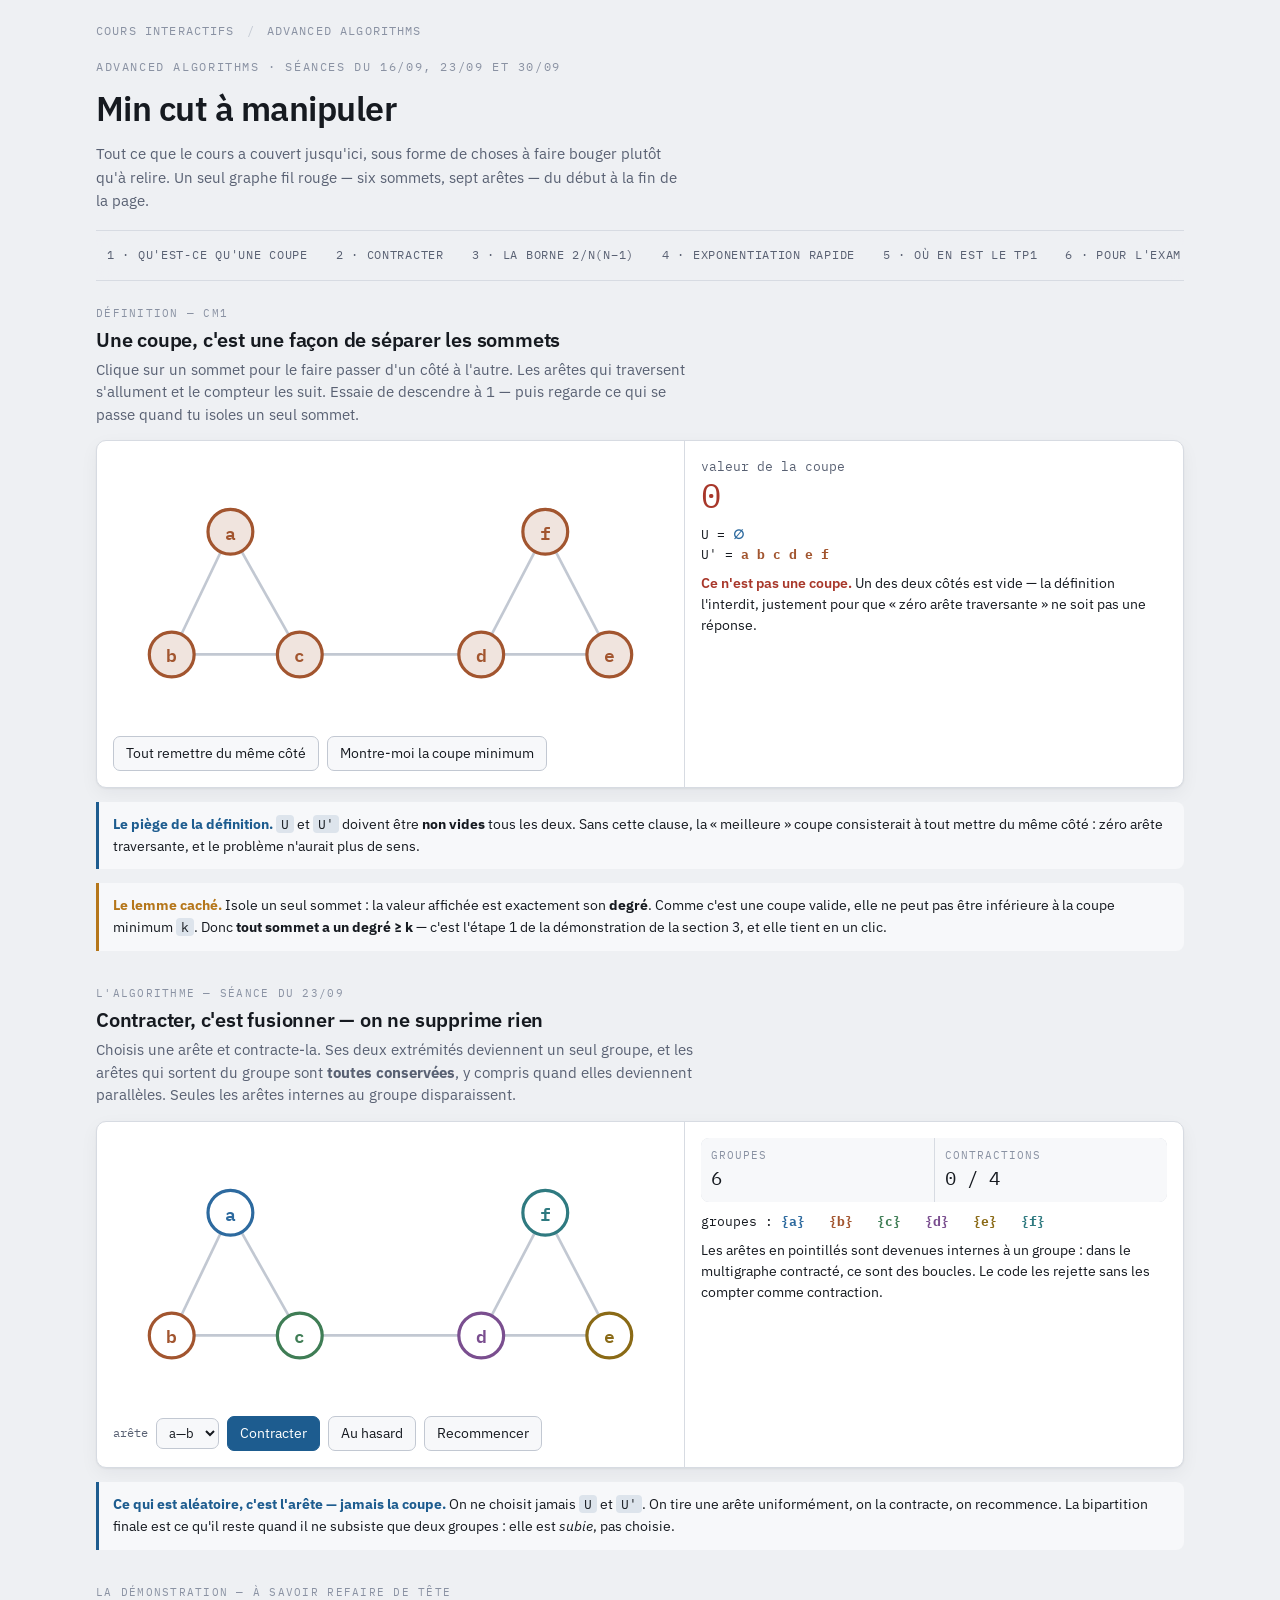
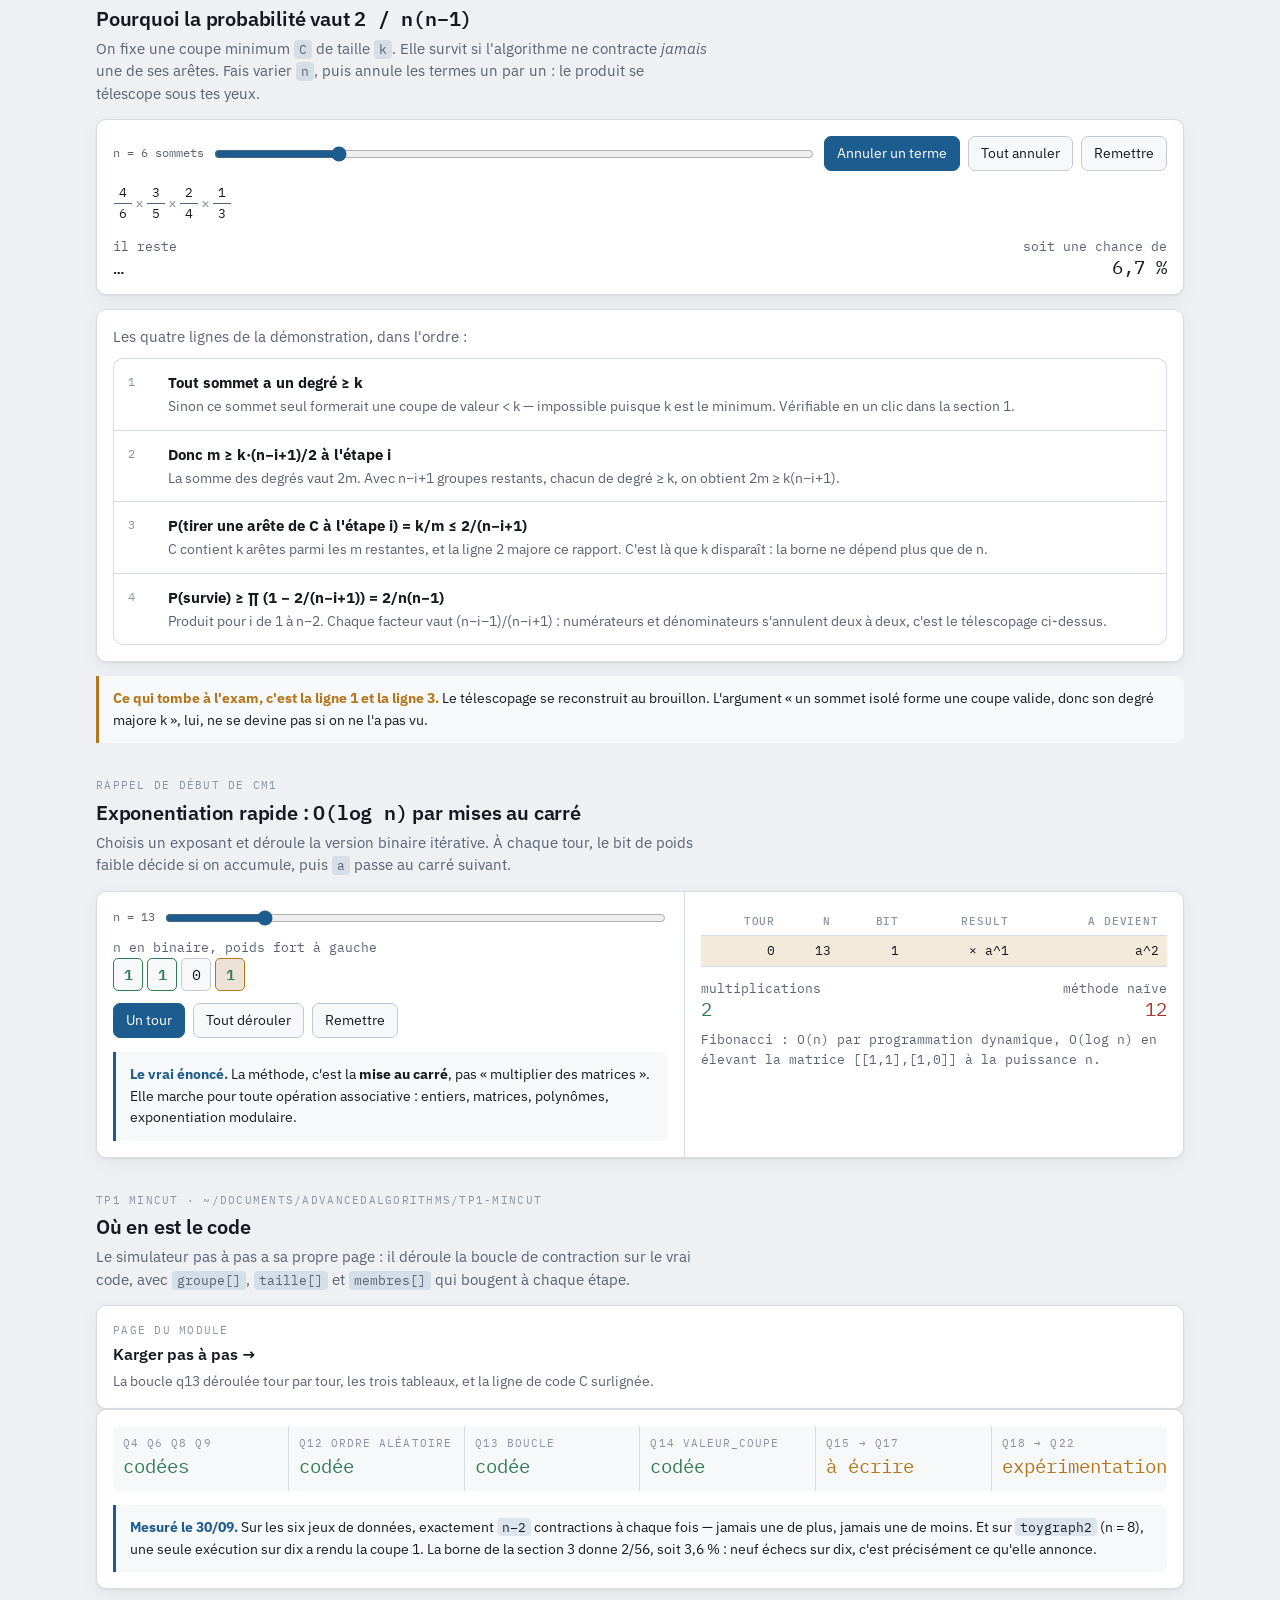
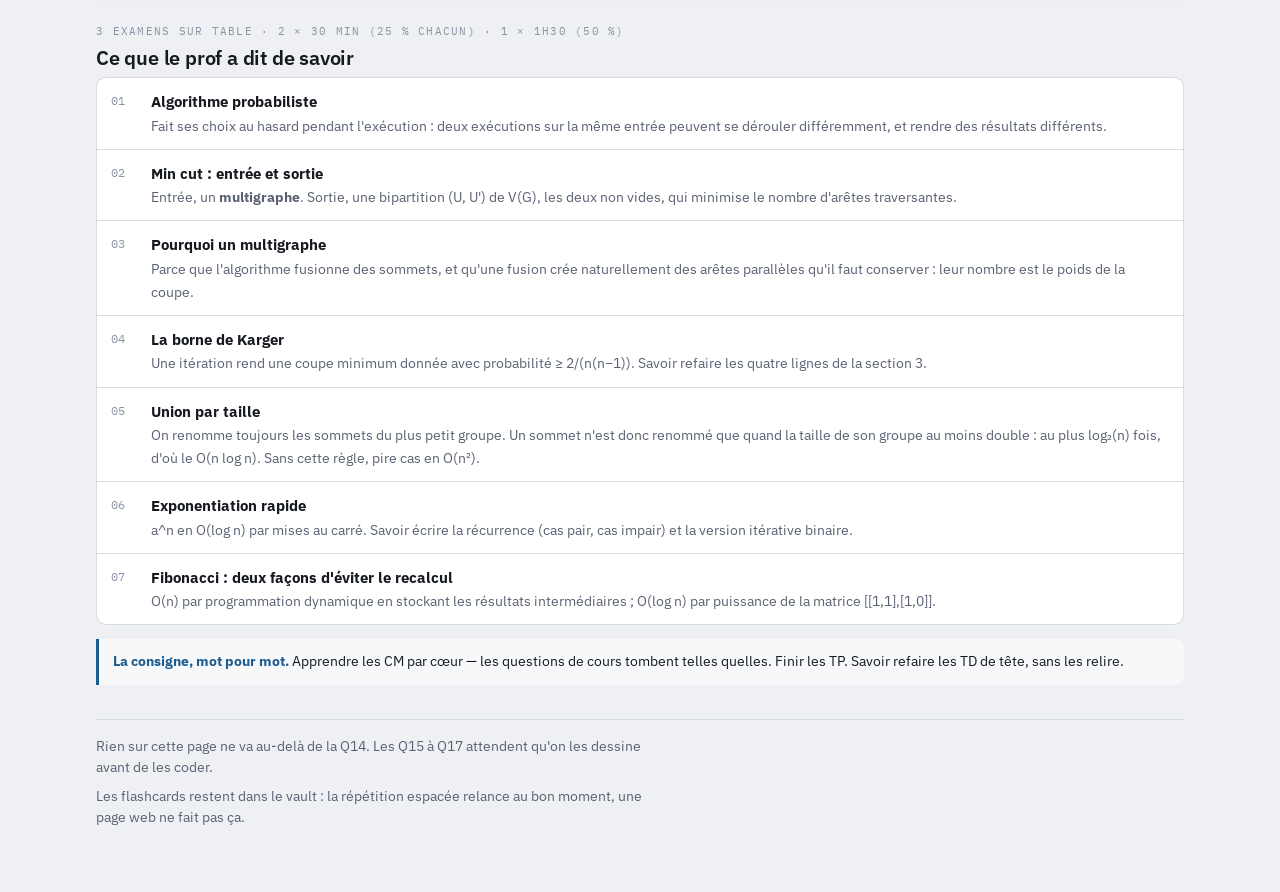
==== modules/advanced-algorithms/index.html @ 4afed998 "Initialise le site de cours interactifs Un module par matiere, zero dependance et zero build : HTML," ====
<!doctype html>
<html lang="fr">
<head>
<meta charset="utf-8">
<meta name="viewport" content="width=device-width, initial-scale=1, viewport-fit=cover">
<title>Min cut à manipuler — Advanced Algorithms</title>
<meta name="description" content="Coupe, contraction, borne de Karger et exponentiation rapide, a manipuler.">
<link rel="preconnect" href="https://fonts.googleapis.com">
<link rel="preconnect" href="https://fonts.gstatic.com" crossorigin>
<link rel="stylesheet" href="https://fonts.googleapis.com/css2?family=IBM+Plex+Mono:wght@400;500;600&family=IBM+Plex+Sans:wght@400;500;600&display=swap">
<link rel="stylesheet" href="../../assets/css/system.css">
</head>
<body>
<div class="wrap">

  <div class="site-top" id="crumb"></div>

  <header class="page">
    <p class="eyebrow">Advanced Algorithms · séances du 16/09, 23/09 et 30/09</p>
    <h1>Min cut à manipuler</h1>
    <p class="sub">Tout ce que le cours a couvert jusqu'ici, sous forme de choses à faire bouger plutôt
    qu'à relire. Un seul graphe fil rouge — six sommets, sept arêtes — du début à la fin de la page.</p>
  </header>

  <nav class="sections">
    <ul>
      <li><a href="#coupe">1 · Qu'est-ce qu'une coupe</a></li>
      <li><a href="#contraction">2 · Contracter</a></li>
      <li><a href="#borne">3 · La borne 2/n(n−1)</a></li>
      <li><a href="#expo">4 · Exponentiation rapide</a></li>
      <li><a href="#tp">5 · Où en est le TP1</a></li>
      <li><a href="#exam">6 · Pour l'exam</a></li>
    </ul>
  </nav>

  <!-- ===================================================== 1 -->
  <section id="coupe">
    <span class="tag">définition — CM1</span>
    <h2>Une coupe, c'est une façon de séparer les sommets</h2>
    <p class="lede">Clique sur un sommet pour le faire passer d'un côté à l'autre. Les arêtes qui
    traversent s'allument et le compteur les suit. Essaie de descendre à 1 — puis regarde ce qui se
    passe quand tu isoles un seul sommet.</p>
    <div class="card">
      <div class="split">
        <div>
          <svg class="fig" id="cutfig" viewBox="0 0 520 250" role="img" aria-label="Graphe à partitionner en deux groupes"></svg>
          <div class="row" style="margin-top:12px">
            <button id="cut-reset">Tout remettre du même côté</button>
            <button id="cut-min">Montre-moi la coupe minimum</button>
          </div>
        </div>
        <div>
          <div class="read">valeur de la coupe</div>
          <div class="big" id="cut-val">0</div>
          <div class="setline">
            U&nbsp;= <b class="a" id="set-a">∅</b><br>
            U'&nbsp;= <b class="b" id="set-b">a b c d e f</b>
          </div>
          <div class="verdict" id="cut-say"></div>
        </div>
      </div>
    </div>
    <div class="callout">
      <b>Le piège de la définition.</b> <code>U</code> et <code>U'</code> doivent être
      <strong>non vides</strong> tous les deux. Sans cette clause, la « meilleure » coupe consisterait
      à tout mettre du même côté : zéro arête traversante, et le problème n'aurait plus de sens.
    </div>
    <div class="callout warn">
      <b>Le lemme caché.</b> Isole un seul sommet : la valeur affichée est exactement son
      <strong>degré</strong>. Comme c'est une coupe valide, elle ne peut pas être inférieure à la coupe
      minimum <code>k</code>. Donc <strong>tout sommet a un degré ≥ k</strong> — c'est l'étape 1 de la
      démonstration de la section 3, et elle tient en un clic.
    </div>
  </section>

  <!-- ===================================================== 2 -->
  <section id="contraction">
    <span class="tag">l'algorithme — séance du 23/09</span>
    <h2>Contracter, c'est fusionner — on ne supprime rien</h2>
    <p class="lede">Choisis une arête et contracte-la. Ses deux extrémités deviennent un seul groupe,
    et les arêtes qui sortent du groupe sont <strong>toutes conservées</strong>, y compris quand elles
    deviennent parallèles. Seules les arêtes internes au groupe disparaissent.</p>
    <div class="card">
      <div class="split">
        <div>
          <svg class="fig" id="ctrfig" viewBox="0 0 520 250" role="img" aria-label="Graphe en cours de contraction"></svg>
          <div class="row" style="margin-top:12px">
            <label class="ctl" for="ctr-pick">arête</label>
            <select id="ctr-pick"></select>
            <button id="ctr-go" class="primary">Contracter</button>
            <button id="ctr-rand">Au hasard</button>
            <button id="ctr-reset">Recommencer</button>
          </div>
        </div>
        <div>
          <div class="counters">
            <div><div class="t">groupes</div><div class="v" id="ctr-nb">6</div></div>
            <div><div class="t">contractions</div><div class="v" id="ctr-c">0 / 4</div></div>
          </div>
          <div class="setline" id="ctr-groups"></div>
          <div class="verdict" id="ctr-say"></div>
        </div>
      </div>
    </div>
    <div class="callout">
      <b>Ce qui est aléatoire, c'est l'arête — jamais la coupe.</b> On ne choisit jamais <code>U</code>
      et <code>U'</code>. On tire une arête uniformément, on la contracte, on recommence. La
      bipartition finale est ce qu'il reste quand il ne subsiste que deux groupes : elle est
      <em>subie</em>, pas choisie.
    </div>
  </section>

  <!-- ===================================================== 3 -->
  <section id="borne">
    <span class="tag">la démonstration — à savoir refaire de tête</span>
    <h2>Pourquoi la probabilité vaut <span class="mono">2 / n(n−1)</span></h2>
    <p class="lede">On fixe une coupe minimum <code>C</code> de taille <code>k</code>. Elle survit si
    l'algorithme ne contracte <em>jamais</em> une de ses arêtes. Fais varier <code>n</code>, puis
    annule les termes un par un : le produit se télescope sous tes yeux.</p>
    <div class="card">
      <div class="card-b">
        <div class="row">
          <label class="ctl" for="n-slider">n = <span id="n-val" class="mono">6</span> sommets</label>
          <input type="range" id="n-slider" min="4" max="14" value="6">
          <button id="tel-step" class="primary">Annuler un terme</button>
          <button id="tel-all">Tout annuler</button>
          <button id="tel-reset">Remettre</button>
        </div>
        <div class="tw"><div class="prod" id="prod"></div></div>
        <div class="row" style="justify-content:space-between;align-items:flex-end">
          <div>
            <div class="read">il reste</div>
            <div class="big sm" id="tel-res">—</div>
          </div>
          <div style="text-align:right">
            <div class="read">soit une chance de</div>
            <div class="big sm" id="tel-pct">—</div>
          </div>
        </div>
      </div>
    </div>

    <div class="card">
      <div class="card-b">
        <p class="lede" style="margin-bottom:10px">Les quatre lignes de la démonstration, dans l'ordre :</p>
        <ol class="exam">
          <li><span class="num">1</span><div><b>Tout sommet a un degré ≥ k</b><span>Sinon ce sommet seul formerait une coupe de valeur &lt; k — impossible puisque k est le minimum. Vérifiable en un clic dans la section 1.</span></div></li>
          <li><span class="num">2</span><div><b>Donc m ≥ k·(n−i+1)/2 à l'étape i</b><span>La somme des degrés vaut 2m. Avec n−i+1 groupes restants, chacun de degré ≥ k, on obtient 2m ≥ k(n−i+1).</span></div></li>
          <li><span class="num">3</span><div><b>P(tirer une arête de C à l'étape i) = k/m ≤ 2/(n−i+1)</b><span>C contient k arêtes parmi les m restantes, et la ligne 2 majore ce rapport. C'est là que k disparaît : la borne ne dépend plus que de n.</span></div></li>
          <li><span class="num">4</span><div><b>P(survie) ≥ ∏ (1 − 2/(n−i+1)) = 2/n(n−1)</b><span>Produit pour i de 1 à n−2. Chaque facteur vaut (n−i−1)/(n−i+1) : numérateurs et dénominateurs s'annulent deux à deux, c'est le télescopage ci-dessus.</span></div></li>
        </ol>
      </div>
    </div>
    <div class="callout warn">
      <b>Ce qui tombe à l'exam, c'est la ligne 1 et la ligne 3.</b> Le télescopage se reconstruit au
      brouillon. L'argument « un sommet isolé forme une coupe valide, donc son degré majore k », lui,
      ne se devine pas si on ne l'a pas vu.
    </div>
  </section>

  <!-- ===================================================== 4 -->
  <section id="expo">
    <span class="tag">rappel de début de CM1</span>
    <h2>Exponentiation rapide : <span class="mono">O(log n)</span> par mises au carré</h2>
    <p class="lede">Choisis un exposant et déroule la version binaire itérative. À chaque tour, le bit
    de poids faible décide si on accumule, puis <code>a</code> passe au carré suivant.</p>
    <div class="card">
      <div class="split">
        <div>
          <div class="row">
            <label class="ctl" for="exp-n">n = <span id="exp-nv" class="mono">13</span></label>
            <input type="range" id="exp-n" min="1" max="64" value="13">
          </div>
          <div class="row"><span class="read">n en binaire, poids fort à gauche</span></div>
          <div class="bits" id="exp-bits"></div>
          <div class="row" style="margin-top:12px">
            <button id="exp-step" class="primary">Un tour</button>
            <button id="exp-all">Tout dérouler</button>
            <button id="exp-reset">Remettre</button>
          </div>
          <div class="callout">
            <b>Le vrai énoncé.</b> La méthode, c'est la <strong>mise au carré</strong>, pas
            « multiplier des matrices ». Elle marche pour toute opération associative : entiers,
            matrices, polynômes, exponentiation modulaire.
          </div>
        </div>
        <div>
          <div class="tw">
            <table class="data" id="exp-table">
              <thead><tr><th>tour</th><th>n</th><th>bit</th><th>result</th><th>a devient</th></tr></thead>
              <tbody></tbody>
            </table>
          </div>
          <div class="row" style="margin-top:12px;justify-content:space-between">
            <div><div class="read">multiplications</div><div class="big sm good" id="exp-mul">0</div></div>
            <div style="text-align:right"><div class="read">méthode naïve</div><div class="big sm bad" id="exp-naive">12</div></div>
          </div>
          <p class="read" style="margin-top:10px">Fibonacci : <code>O(n)</code> par programmation
          dynamique, <code>O(log n)</code> en élevant la matrice [[1,1],[1,0]] à la puissance n.</p>
        </div>
      </div>
    </div>
  </section>

  <!-- ===================================================== 5 -->
  <section id="tp">
    <span class="tag">TP1 mincut · ~/Documents/AdvancedAlgorithms/TP1-mincut</span>
    <h2>Où en est le code</h2>
    <p class="lede">Le simulateur pas à pas a sa propre page : il déroule la boucle de contraction sur
    le vrai code, avec <code>groupe[]</code>, <code>taille[]</code> et <code>membres[]</code> qui
    bougent à chaque étape.</p>
    <a class="linkcard" href="karger.html">
      <div class="k">page du module</div>
      <div class="t">Karger pas à pas →</div>
      <div class="d">La boucle q13 déroulée tour par tour, les trois tableaux, et la ligne de code C surlignée.</div>
    </a>
    <div class="card">
      <div class="card-b">
        <div class="counters">
          <div><div class="t">Q4 Q6 Q8 Q9</div><div class="v ok">codées</div></div>
          <div><div class="t">Q12 ordre aléatoire</div><div class="v ok">codée</div></div>
          <div><div class="t">Q13 boucle</div><div class="v ok">codée</div></div>
          <div><div class="t">Q14 valeur_coupe</div><div class="v ok">codée</div></div>
          <div><div class="t">Q15 → Q17</div><div class="v todo">à écrire</div></div>
          <div><div class="t">Q18 → Q22</div><div class="v todo">expérimentation</div></div>
        </div>
        <div class="callout">
          <b>Mesuré le 30/09.</b> Sur les six jeux de données, exactement <code>n−2</code> contractions
          à chaque fois — jamais une de plus, jamais une de moins. Et sur <code>toygraph2</code>
          (n = 8), une seule exécution sur dix a rendu la coupe 1. La borne de la section 3 donne
          2/56, soit 3,6 % : neuf échecs sur dix, c'est précisément ce qu'elle annonce.
        </div>
      </div>
    </div>
  </section>

  <!-- ===================================================== 6 -->
  <section id="exam">
    <span class="tag">3 examens sur table · 2 × 30 min (25 % chacun) · 1 × 1h30 (50 %)</span>
    <h2>Ce que le prof a dit de savoir</h2>
    <ol class="exam">
      <li><span class="num">01</span><div><b>Algorithme probabiliste</b><span>Fait ses choix au hasard pendant l'exécution : deux exécutions sur la même entrée peuvent se dérouler différemment, et rendre des résultats différents.</span></div></li>
      <li><span class="num">02</span><div><b>Min cut : entrée et sortie</b><span>Entrée, un <strong>multigraphe</strong>. Sortie, une bipartition (U, U') de V(G), les deux non vides, qui minimise le nombre d'arêtes traversantes.</span></div></li>
      <li><span class="num">03</span><div><b>Pourquoi un multigraphe</b><span>Parce que l'algorithme fusionne des sommets, et qu'une fusion crée naturellement des arêtes parallèles qu'il faut conserver : leur nombre est le poids de la coupe.</span></div></li>
      <li><span class="num">04</span><div><b>La borne de Karger</b><span>Une itération rend une coupe minimum donnée avec probabilité ≥ 2/(n(n−1)). Savoir refaire les quatre lignes de la section 3.</span></div></li>
      <li><span class="num">05</span><div><b>Union par taille</b><span>On renomme toujours les sommets du plus petit groupe. Un sommet n'est donc renommé que quand la taille de son groupe au moins double : au plus log₂(n) fois, d'où le O(n log n). Sans cette règle, pire cas en O(n²).</span></div></li>
      <li><span class="num">06</span><div><b>Exponentiation rapide</b><span>a^n en O(log n) par mises au carré. Savoir écrire la récurrence (cas pair, cas impair) et la version itérative binaire.</span></div></li>
      <li><span class="num">07</span><div><b>Fibonacci : deux façons d'éviter le recalcul</b><span>O(n) par programmation dynamique en stockant les résultats intermédiaires ; O(log n) par puissance de la matrice [[1,1],[1,0]].</span></div></li>
    </ol>
    <div class="callout">
      <b>La consigne, mot pour mot.</b> Apprendre les CM par cœur — les questions de cours tombent
      telles quelles. Finir les TP. Savoir refaire les TD de tête, sans les relire.
    </div>
  </section>

  <footer class="page">
    <p>Rien sur cette page ne va au-delà de la Q14. Les Q15 à Q17 attendent qu'on les dessine avant de les coder.</p>
    <p>Les flashcards restent dans le vault : la répétition espacée relance au bon moment, une page web ne fait pas ça.</p>
  </footer>
</div>

<script src="../../assets/js/lib/core.js"></script>
<script src="../../assets/js/lib/graph.js"></script>
<script src="js/cours.js"></script>
</body>
</html>
---- assets/css/system.css ----
/* =========================================================================
   Systeme de design commun a tous les modules.
   Un seul endroit pour les couleurs, la typo et les composants partages.
   ========================================================================= */

/* ---------- jetons ---------- */
:root{
  --paper:#eef0f3; --panel:#ffffff; --panel-2:#f7f8fa;
  --ink:#161a20; --ink-2:#596173; --ink-3:#8a92a3;
  --line:#d7dbe2; --line-2:#c2c8d2;
  --accent:#1d5c8f; --ok:#2f7d52; --no:#a8372a; --mark:#b5761a;
  --uA:#2d6a9f; --uB:#a2552f;
  --g0:#2d6a9f; --g1:#a2552f; --g2:#3f7d55; --g3:#7a4e8f; --g4:#8a6a16; --g5:#2f7a80;
  --shadow:0 1px 2px rgba(20,26,36,.06), 0 6px 18px rgba(20,26,36,.05);
  --sans:"IBM Plex Sans", system-ui, -apple-system, sans-serif;
  --mono:"IBM Plex Mono", ui-monospace, Menlo, monospace;
}
@media (prefers-color-scheme: dark){
  :root:not([data-theme="light"]){
    --paper:#101318; --panel:#191d24; --panel-2:#14181e;
    --ink:#e4e7ec; --ink-2:#a0a8b8; --ink-3:#6e7686;
    --line:#2a303a; --line-2:#3a424f;
    --accent:#6aa7d8; --ok:#67b98a; --no:#e0796a; --mark:#ddaa4e;
    --uA:#6aa7d8; --uB:#dd9068;
    --g0:#6aa7d8; --g1:#dd9068; --g2:#74bb90; --g3:#b490cd; --g4:#cfae55; --g5:#64b8bd;
    --shadow:0 1px 2px rgba(0,0,0,.4), 0 8px 24px rgba(0,0,0,.3);
  }
}
:root[data-theme="dark"]{
  --paper:#101318; --panel:#191d24; --panel-2:#14181e;
  --ink:#e4e7ec; --ink-2:#a0a8b8; --ink-3:#6e7686;
  --line:#2a303a; --line-2:#3a424f;
  --accent:#6aa7d8; --ok:#67b98a; --no:#e0796a; --mark:#ddaa4e;
  --uA:#6aa7d8; --uB:#dd9068;
  --g0:#6aa7d8; --g1:#dd9068; --g2:#74bb90; --g3:#b490cd; --g4:#cfae55; --g5:#64b8bd;
  --shadow:0 1px 2px rgba(0,0,0,.4), 0 8px 24px rgba(0,0,0,.3);
}

/* ---------- socle ---------- */
*{ box-sizing:border-box; }
html,body{ margin:0; }
body{
  background:var(--paper); color:var(--ink);
  font-family:var(--sans); font-size:15px; line-height:1.55;
  -webkit-text-size-adjust:100%;
}
img{ max-width:100%; }
[hidden]{ display:none !important; }
code,.mono{ font-family:var(--mono); }
a{ color:var(--accent); }
:focus-visible{ outline:2px solid var(--accent); outline-offset:2px; }

.wrap{ max-width:1120px; margin:0 auto; padding-inline:16px; padding-block:22px 56px; }
.wrap.wide{ max-width:1240px; }

/* ---------- en-tete ---------- */
.site-top{
  display:flex; gap:12px; align-items:baseline; flex-wrap:wrap;
  font-family:var(--mono); font-size:11.5px; letter-spacing:.1em; text-transform:uppercase;
  color:var(--ink-3); margin-bottom:18px;
}
.site-top a{ color:var(--ink-3); text-decoration:none; }
.site-top a:hover{ color:var(--accent); }
.site-top .sep{ color:var(--line-2); }

header.page{ border-bottom:1px solid var(--line); padding-bottom:18px; }
.eyebrow{
  font-family:var(--mono); font-size:11.5px; letter-spacing:.14em;
  text-transform:uppercase; color:var(--ink-3); margin:0 0 6px;
}
h1{ font-size:clamp(24px,4vw,34px); margin:0 0 8px; font-weight:600; letter-spacing:-.015em; text-wrap:balance; }
.sub{ margin:0; color:var(--ink-2); max-width:66ch; }

/* ---------- navigation de section ---------- */
nav.sections{
  position:sticky; top:env(safe-area-inset-top,0px); z-index:5;
  background:color-mix(in srgb, var(--paper) 88%, transparent);
  backdrop-filter:blur(8px); border-bottom:1px solid var(--line); margin-bottom:24px;
}
nav.sections ul{ list-style:none; margin:0; padding:9px 0; display:flex; gap:6px; overflow-x:auto; }
nav.sections a{
  display:block; white-space:nowrap; text-decoration:none; color:var(--ink-2);
  font-family:var(--mono); font-size:12px; letter-spacing:.06em; text-transform:uppercase;
  padding:5px 10px; border-radius:6px; border:1px solid transparent;
}
nav.sections a:hover{ color:var(--accent); border-color:var(--line-2); }

section{ margin-bottom:34px; scroll-margin-top:66px; }
h2{ font-size:20px; font-weight:600; margin:0 0 4px; letter-spacing:-.01em; }
h3{ font-size:16px; font-weight:600; margin:0 0 6px; }
.lede{ color:var(--ink-2); margin:0 0 14px; max-width:68ch; font-size:14.5px; }
.tag{
  font-family:var(--mono); font-size:10.5px; letter-spacing:.12em; text-transform:uppercase;
  color:var(--ink-3); display:block; margin-bottom:3px;
}

/* ---------- cartes ---------- */
.card{ background:var(--panel); border:1px solid var(--line); border-radius:10px; box-shadow:var(--shadow); overflow:hidden; }
.card + .card{ margin-top:14px; }
.card-b{ padding:16px; }
.card-h{
  display:flex; align-items:baseline; gap:10px; flex-wrap:wrap;
  padding:10px 14px; border-bottom:1px solid var(--line);
  font-family:var(--mono); font-size:11.5px; letter-spacing:.12em; text-transform:uppercase; color:var(--ink-3);
}
.card-h .note{ letter-spacing:0; text-transform:none; font-size:12px; }

.split{ display:grid; grid-template-columns:minmax(0,1fr) minmax(0,.85fr); }
.split > div{ padding:16px; }
.split > div + div{ border-left:1px solid var(--line); }
@media (max-width:760px){
  .split{ grid-template-columns:1fr; }
  .split > div + div{ border-left:0; border-top:1px solid var(--line); }
}
.grid2{ display:grid; grid-template-columns:minmax(0,1.05fr) minmax(0,1fr); gap:16px; align-items:start; }
@media (max-width:860px){ .grid2{ grid-template-columns:1fr; } }

/* ---------- commandes ---------- */
button{
  font:inherit; font-size:13.5px; color:var(--ink); background:var(--panel-2);
  border:1px solid var(--line-2); border-radius:7px; padding:6px 12px; cursor:pointer;
}
button:hover{ border-color:var(--accent); color:var(--accent); }
button:disabled{ opacity:.4; cursor:default; border-color:var(--line); color:var(--ink-3); }
button.primary{ background:var(--accent); border-color:var(--accent); color:var(--panel); }
button.primary:hover{ filter:brightness(1.08); color:var(--panel); }
button[aria-pressed="true"]{ border-color:var(--accent); color:var(--accent); background:transparent; }
select{
  font:inherit; font-size:13px; padding:5px 8px; border-radius:7px;
  border:1px solid var(--line-2); background:var(--panel-2); color:var(--ink);
}
input[type=range]{ accent-color:var(--accent); flex:1 1 160px; min-width:110px; }
label.ctl{ font-family:var(--mono); font-size:12px; color:var(--ink-2); }
.row{ display:flex; gap:8px; flex-wrap:wrap; align-items:center; }
.row + .row{ margin-top:10px; }
.spacer{ flex:1 1 auto; }

.bar{
  display:flex; flex-wrap:wrap; gap:10px; align-items:center;
  background:var(--panel); border:1px solid var(--line); border-radius:10px;
  padding:10px 12px; box-shadow:var(--shadow); margin-bottom:16px;
}
.seg{ display:flex; gap:6px; align-items:center; }
.seg-label{ font-family:var(--mono); font-size:11px; letter-spacing:.1em; text-transform:uppercase; color:var(--ink-3); }
.stepno{ font-family:var(--mono); font-size:12.5px; color:var(--ink-2); font-variant-numeric:tabular-nums; white-space:nowrap; }

/* ---------- figures ---------- */
svg.fig{ display:block; width:100%; height:auto; max-width:100%; }
.edge{ stroke:var(--line-2); stroke-width:2.5; fill:none; }
.edge.dead{ stroke:var(--line); stroke-width:2; stroke-dasharray:3 6; }
.edge.cur{ stroke:var(--mark); stroke-width:5; }
.edge.cross{ stroke:var(--no); stroke-width:5; }
.vcirc{ fill:var(--panel); stroke:var(--gc, var(--ink)); stroke-width:3; }
.vcirc.clickable{ cursor:pointer; }
.vlabel{ fill:var(--gc, var(--ink)); font-family:var(--mono); font-size:17px; font-weight:600; text-anchor:middle; dominant-baseline:central; pointer-events:none; }
.vnote{ fill:var(--ink-3); font-family:var(--mono); font-size:11px; text-anchor:middle; pointer-events:none; }
.elabel{ fill:var(--ink-3); font-family:var(--mono); font-size:11px; text-anchor:middle; pointer-events:none; }
.hull{ stroke-width:48; stroke-linejoin:round; stroke-linecap:round; }
.g0{--gc:var(--g0)} .g1{--gc:var(--g1)} .g2{--gc:var(--g2)}
.g3{--gc:var(--g3)} .g4{--gc:var(--g4)} .g5{--gc:var(--g5)}
.sideA .vcirc{ fill:color-mix(in srgb, var(--uA) 16%, var(--panel)); stroke:var(--uA); }
.sideB .vcirc{ fill:color-mix(in srgb, var(--uB) 16%, var(--panel)); stroke:var(--uB); }
.sideA .vlabel{ fill:var(--uA); } .sideB .vlabel{ fill:var(--uB); }

.legend{ display:flex; flex-wrap:wrap; gap:14px; margin-top:10px; font-size:12px; color:var(--ink-2); }
.legend i{ display:inline-block; width:22px; height:0; border-top-width:3px; border-top-style:solid; vertical-align:middle; margin-right:6px; }

/* ---------- lectures ---------- */
.read{ font-family:var(--mono); font-size:13px; color:var(--ink-2); }
.big{ font-family:var(--mono); font-size:34px; font-variant-numeric:tabular-nums; line-height:1.1; }
.big.sm{ font-size:19px; }
.big.good{ color:var(--ok); } .big.bad{ color:var(--no); }
.verdict{ font-size:13.5px; margin-top:8px; min-height:3.4em; }
.verdict code, .callout code, .lede code, .exam code{
  background:color-mix(in srgb, var(--accent) 12%, transparent);
  padding:1px 5px; border-radius:4px; font-family:var(--mono); font-size:.9em;
}
.setline{ font-family:var(--mono); font-size:13px; margin-top:10px; }
.setline b.a{ color:var(--uA); } .setline b.b{ color:var(--uB); }

.explain{ padding:14px; border-top:1px solid var(--line); background:var(--panel-2); }
.phase{ font-family:var(--mono); font-size:11px; letter-spacing:.12em; text-transform:uppercase; color:var(--ink-3); margin-bottom:5px; }
.explain p{ margin:0; font-size:14.5px; }
.k-ok{ color:var(--ok); font-weight:600; }
.k-no{ color:var(--no); font-weight:600; }

/* ---------- compteurs ---------- */
.counters{ display:grid; grid-template-columns:repeat(auto-fit,minmax(110px,1fr)); gap:1px; background:var(--line); border-radius:8px; overflow:hidden; }
.counters > div{ background:var(--panel-2); padding:9px 10px; }
.counters .t{ font-family:var(--mono); font-size:10.5px; letter-spacing:.1em; text-transform:uppercase; color:var(--ink-3); }
.counters .v{ font-family:var(--mono); font-size:19px; font-variant-numeric:tabular-nums; margin-top:1px; }
.counters .v.ok{ color:var(--ok); } .counters .v.todo{ color:var(--mark); }

/* ---------- tableaux de valeurs ---------- */
.arr{ display:flex; gap:5px; flex-wrap:wrap; }
.arr-title{ font-family:var(--mono); font-size:12px; color:var(--ink-2); margin:0 0 6px; }
.arr-title span{ color:var(--ink-3); }
.arr + .arr-title{ margin-top:14px; }
.cell{ width:46px; flex:0 0 auto; text-align:center; }
.cell .ix{ font-family:var(--mono); font-size:10.5px; color:var(--ink-3); }
.cell .bx{
  border:1px solid var(--line-2); border-radius:6px; padding:5px 0; background:var(--panel-2);
  font-family:var(--mono); font-size:15px; font-variant-numeric:tabular-nums;
}
.cell.chg .bx{ border-color:var(--mark); background:color-mix(in srgb, var(--mark) 16%, var(--panel-2)); font-weight:600; }
.cell.zero .bx{ color:var(--ink-3); }

.members{ margin-top:14px; display:flex; flex-direction:column; gap:5px; }
.mrow{ font-family:var(--mono); font-size:13px; display:flex; gap:8px; align-items:baseline; flex-wrap:wrap; }
.mrow b{ color:var(--gc, var(--ink)); font-weight:600; }
.mrow .tail{ color:var(--ink-3); }

.chips{ display:flex; flex-wrap:wrap; gap:6px; }
.chip{
  font-family:var(--mono); font-size:13px; padding:4px 9px; border-radius:6px;
  border:1px solid var(--line-2); background:var(--panel-2); color:var(--ink-2);
}
.chip .i{ font-size:9.5px; color:var(--ink-3); display:block; line-height:1; margin-bottom:2px; }
.chip.done-ok{ border-color:var(--ok); color:var(--ok); }
.chip.done-no{ border-color:var(--no); color:var(--no); text-decoration:line-through; }
.chip.cur{ border-color:var(--mark); background:color-mix(in srgb, var(--mark) 16%, var(--panel-2)); color:var(--ink); font-weight:600; }
.chip.unused{ opacity:.45; }

table.data{ border-collapse:collapse; width:100%; font-family:var(--mono); font-size:13px; font-variant-numeric:tabular-nums; }
table.data th, table.data td{ text-align:right; padding:5px 8px; border-bottom:1px solid var(--line); }
table.data th{ color:var(--ink-3); font-weight:500; font-size:11px; letter-spacing:.08em; text-transform:uppercase; }
table.data tr.hl td{ background:color-mix(in srgb, var(--mark) 15%, transparent); }
.tw{ overflow-x:auto; }

/* ---------- fractions et bits ---------- */
.prod{ display:flex; flex-wrap:wrap; align-items:center; gap:2px; padding:12px 0; }
.prod .x{ color:var(--ink-3); font-family:var(--mono); }
.frac{ display:inline-flex; flex-direction:column; align-items:center; margin:0 1px; font-family:var(--mono); font-size:13px; }
.frac .n{ padding:0 5px; }
.frac .d{ padding:0 5px; border-top:1px solid var(--ink-2); }
.frac .gone{ opacity:.22; text-decoration:line-through; }
.frac .keep{ color:var(--ok); font-weight:600; }

.bits{ display:flex; gap:4px; flex-wrap:wrap; }
.bit{
  width:30px; text-align:center; font-family:var(--mono); font-size:15px;
  border:1px solid var(--line-2); border-radius:5px; padding:4px 0; background:var(--panel-2);
}
.bit.one{ border-color:var(--ok); color:var(--ok); font-weight:600; }
.bit.cur{ border-color:var(--mark); background:color-mix(in srgb, var(--mark) 16%, var(--panel-2)); }

/* ---------- encarts ---------- */
.callout{
  border-left:3px solid var(--accent); background:var(--panel-2);
  padding:12px 14px; border-radius:0 8px 8px 0; margin-top:14px; font-size:14px;
}
.callout b{ color:var(--accent); }
.callout.warn{ border-left-color:var(--mark); } .callout.warn b{ color:var(--mark); }
.callout.ok{ border-left-color:var(--ok); } .callout.ok b{ color:var(--ok); }

ol.exam, ul.exam{ list-style:none; margin:0; padding:0; display:grid; gap:1px; background:var(--line); border:1px solid var(--line); border-radius:10px; overflow:hidden; }
.exam li{ background:var(--panel); padding:12px 14px; display:grid; grid-template-columns:28px 1fr; gap:12px; align-items:start; }
.exam .num{ font-family:var(--mono); font-size:12px; color:var(--ink-3); padding-top:2px; }
.exam b{ display:block; }
.exam span{ color:var(--ink-2); font-size:13.5px; }

/* ---------- panneau de code ---------- */
.tabs{ display:flex; gap:4px; flex-wrap:wrap; padding:8px 10px 0; }
.tabs button{ border-radius:7px 7px 0 0; border-bottom-color:transparent; font-size:12.5px; font-family:var(--mono); }
.tabs button[aria-selected="true"]{ background:var(--panel); border-color:var(--line); border-bottom-color:var(--panel); color:var(--accent); }
pre.code{ margin:0; padding:12px 0; overflow-x:auto; background:var(--panel); border-top:1px solid var(--line); }
pre.code .ln{ display:block; padding:0 14px 0 0; white-space:pre; font-family:var(--mono); font-size:12.5px; line-height:1.62; }
pre.code .ln .n{ display:inline-block; width:34px; text-align:right; margin-right:12px; color:var(--ink-3); user-select:none; }
pre.code .ln.hl{ background:color-mix(in srgb, var(--mark) 15%, transparent); box-shadow:inset 3px 0 0 var(--mark); }
pre.code .ln.cm{ color:var(--ink-3); }
.codenote{ padding:10px 14px; border-top:1px solid var(--line); font-size:12.5px; color:var(--ink-3); }

/* ---------- cartes de lien / modules ---------- */
.cards{ display:grid; grid-template-columns:repeat(auto-fill,minmax(270px,1fr)); gap:14px; }
a.linkcard{
  display:block; text-decoration:none; color:inherit; background:var(--panel);
  border:1px solid var(--line); border-radius:10px; padding:16px; box-shadow:var(--shadow);
}
a.linkcard:hover{ border-color:var(--accent); }
a.linkcard .k{ font-family:var(--mono); font-size:10.5px; letter-spacing:.12em; text-transform:uppercase; color:var(--ink-3); }
a.linkcard .t{ font-weight:600; margin:4px 0 4px; font-size:16px; }
a.linkcard .d{ color:var(--ink-2); font-size:13.5px; }
a.linkcard .meta{ margin-top:10px; display:flex; gap:8px; flex-wrap:wrap; }
.pill{
  font-family:var(--mono); font-size:11px; padding:2px 7px; border-radius:999px;
  border:1px solid var(--line-2); color:var(--ink-3);
}
.pill.live{ border-color:var(--ok); color:var(--ok); }
.pill.wip{ border-color:var(--mark); color:var(--mark); }
.card.muted{ opacity:.72; }

footer.page{ border-top:1px solid var(--line); padding-top:16px; margin-top:34px; color:var(--ink-2); font-size:13.5px; }
footer.page p{ margin:0 0 8px; max-width:70ch; }
kbd{ font-family:var(--mono); font-size:11.5px; border:1px solid var(--line-2); border-bottom-width:2px; border-radius:4px; padding:1px 5px; color:var(--ink-2); }

@media (prefers-reduced-motion:no-preference){
  .cell .bx, .chip, .edge, .vcirc{ transition:all .18s ease; }
}
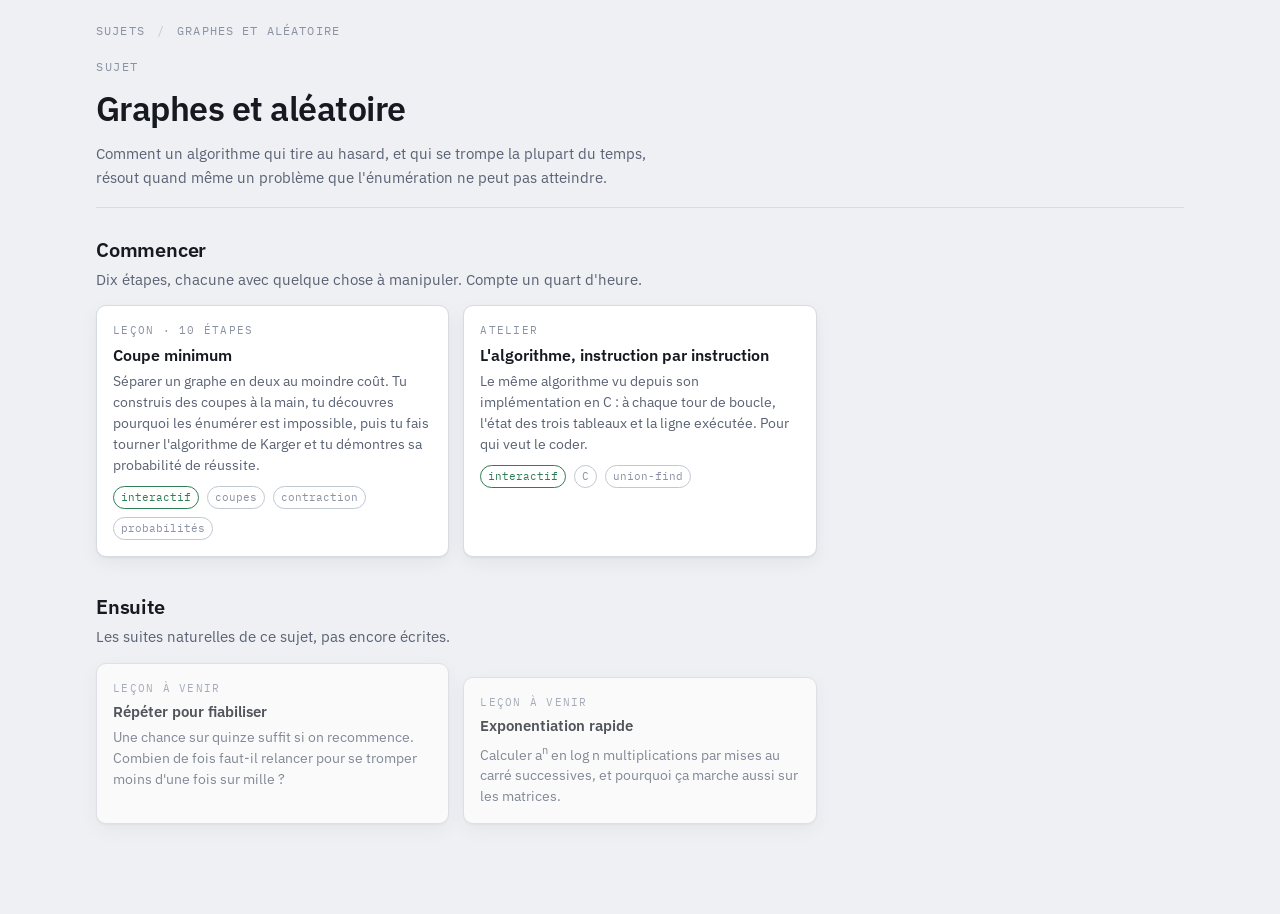
==== commit dfc5bc21: "Transforme le site en plateforme d'apprentissage Le format change : au lieu de pages a lire avec des" ====
--- a/modules/advanced-algorithms/index.html
+++ b/modules/advanced-algorithms/index.html
@@ -3,8 +3,8 @@
 <head>
 <meta charset="utf-8">
 <meta name="viewport" content="width=device-width, initial-scale=1, viewport-fit=cover">
-<title>Min cut à manipuler — Advanced Algorithms</title>
-<meta name="description" content="Coupe, contraction, borne de Karger et exponentiation rapide, a manipuler.">
+<title>Graphes et aléatoire</title>
+<meta name="description" content="Resoudre un probleme de graphe en tirant au hasard : la coupe minimum et l'algorithme de Karger.">
 <link rel="preconnect" href="https://fonts.googleapis.com">
 <link rel="preconnect" href="https://fonts.gstatic.com" crossorigin>
 <link rel="stylesheet" href="https://fonts.googleapis.com/css2?family=IBM+Plex+Mono:wght@400;500;600&family=IBM+Plex+Sans:wght@400;500;600&display=swap">
@@ -16,251 +16,74 @@
   <div class="site-top" id="crumb"></div>
 
   <header class="page">
-    <p class="eyebrow">Advanced Algorithms · séances du 16/09, 23/09 et 30/09</p>
-    <h1>Min cut à manipuler</h1>
-    <p class="sub">Tout ce que le cours a couvert jusqu'ici, sous forme de choses à faire bouger plutôt
-    qu'à relire. Un seul graphe fil rouge — six sommets, sept arêtes — du début à la fin de la page.</p>
+    <p class="eyebrow">sujet</p>
+    <h1>Graphes et aléatoire</h1>
+    <p class="sub">Comment un algorithme qui tire au hasard, et qui se trompe la plupart du temps,
+    résout quand même un problème que l'énumération ne peut pas atteindre.</p>
   </header>
 
-  <nav class="sections">
-    <ul>
-      <li><a href="#coupe">1 · Qu'est-ce qu'une coupe</a></li>
-      <li><a href="#contraction">2 · Contracter</a></li>
-      <li><a href="#borne">3 · La borne 2/n(n−1)</a></li>
-      <li><a href="#expo">4 · Exponentiation rapide</a></li>
-      <li><a href="#tp">5 · Où en est le TP1</a></li>
-      <li><a href="#exam">6 · Pour l'exam</a></li>
-    </ul>
-  </nav>
+  <section style="margin-top:26px">
+    <h2>Commencer</h2>
+    <p class="lede">Dix étapes, chacune avec quelque chose à manipuler. Compte un quart d'heure.</p>
+    <div class="cards">
+      <a class="linkcard" href="lecon-mincut.html">
+        <div class="k">leçon · 10 étapes</div>
+        <div class="t">Coupe minimum</div>
+        <div class="d">Séparer un graphe en deux au moindre coût. Tu construis des coupes à la main,
+        tu découvres pourquoi les énumérer est impossible, puis tu fais tourner l'algorithme de
+        Karger et tu démontres sa probabilité de réussite.</div>
+        <div class="meta">
+          <span class="pill live">interactif</span>
+          <span class="pill">coupes</span>
+          <span class="pill">contraction</span>
+          <span class="pill">probabilités</span>
+        </div>
+      </a>
 
-  <!-- ===================================================== 1 -->
-  <section id="coupe">
-    <span class="tag">définition — CM1</span>
-    <h2>Une coupe, c'est une façon de séparer les sommets</h2>
-    <p class="lede">Clique sur un sommet pour le faire passer d'un côté à l'autre. Les arêtes qui
-    traversent s'allument et le compteur les suit. Essaie de descendre à 1 — puis regarde ce qui se
-    passe quand tu isoles un seul sommet.</p>
-    <div class="card">
-      <div class="split">
-        <div>
-          <svg class="fig" id="cutfig" viewBox="0 0 520 250" role="img" aria-label="Graphe à partitionner en deux groupes"></svg>
-          <div class="row" style="margin-top:12px">
-            <button id="cut-reset">Tout remettre du même côté</button>
-            <button id="cut-min">Montre-moi la coupe minimum</button>
-          </div>
+      <a class="linkcard" href="karger.html">
+        <div class="k">atelier</div>
+        <div class="t">L'algorithme, instruction par instruction</div>
+        <div class="d">Le même algorithme vu depuis son implémentation en C : à chaque tour de
+        boucle, l'état des trois tableaux et la ligne exécutée. Pour qui veut le coder.</div>
+        <div class="meta">
+          <span class="pill live">interactif</span>
+          <span class="pill">C</span>
+          <span class="pill">union-find</span>
         </div>
-        <div>
-          <div class="read">valeur de la coupe</div>
-          <div class="big" id="cut-val">0</div>
-          <div class="setline">
-            U&nbsp;= <b class="a" id="set-a">∅</b><br>
-            U'&nbsp;= <b class="b" id="set-b">a b c d e f</b>
-          </div>
-          <div class="verdict" id="cut-say"></div>
-        </div>
-      </div>
-    </div>
-    <div class="callout">
-      <b>Le piège de la définition.</b> <code>U</code> et <code>U'</code> doivent être
-      <strong>non vides</strong> tous les deux. Sans cette clause, la « meilleure » coupe consisterait
-      à tout mettre du même côté : zéro arête traversante, et le problème n'aurait plus de sens.
-    </div>
-    <div class="callout warn">
-      <b>Le lemme caché.</b> Isole un seul sommet : la valeur affichée est exactement son
-      <strong>degré</strong>. Comme c'est une coupe valide, elle ne peut pas être inférieure à la coupe
-      minimum <code>k</code>. Donc <strong>tout sommet a un degré ≥ k</strong> — c'est l'étape 1 de la
-      démonstration de la section 3, et elle tient en un clic.
+      </a>
     </div>
   </section>
 
-  <!-- ===================================================== 2 -->
-  <section id="contraction">
-    <span class="tag">l'algorithme — séance du 23/09</span>
-    <h2>Contracter, c'est fusionner — on ne supprime rien</h2>
-    <p class="lede">Choisis une arête et contracte-la. Ses deux extrémités deviennent un seul groupe,
-    et les arêtes qui sortent du groupe sont <strong>toutes conservées</strong>, y compris quand elles
-    deviennent parallèles. Seules les arêtes internes au groupe disparaissent.</p>
-    <div class="card">
-      <div class="split">
-        <div>
-          <svg class="fig" id="ctrfig" viewBox="0 0 520 250" role="img" aria-label="Graphe en cours de contraction"></svg>
-          <div class="row" style="margin-top:12px">
-            <label class="ctl" for="ctr-pick">arête</label>
-            <select id="ctr-pick"></select>
-            <button id="ctr-go" class="primary">Contracter</button>
-            <button id="ctr-rand">Au hasard</button>
-            <button id="ctr-reset">Recommencer</button>
-          </div>
-        </div>
-        <div>
-          <div class="counters">
-            <div><div class="t">groupes</div><div class="v" id="ctr-nb">6</div></div>
-            <div><div class="t">contractions</div><div class="v" id="ctr-c">0 / 4</div></div>
-          </div>
-          <div class="setline" id="ctr-groups"></div>
-          <div class="verdict" id="ctr-say"></div>
+  <section>
+    <h2>Ensuite</h2>
+    <p class="lede">Les suites naturelles de ce sujet, pas encore écrites.</p>
+    <div class="cards">
+      <div class="card muted">
+        <div class="card-b">
+          <div class="k" style="font-family:var(--mono);font-size:10.5px;letter-spacing:.12em;text-transform:uppercase;color:var(--ink-3)">leçon à venir</div>
+          <div style="font-weight:600;margin:4px 0">Répéter pour fiabiliser</div>
+          <div style="color:var(--ink-2);font-size:13.5px">Une chance sur quinze suffit si on
+          recommence. Combien de fois faut-il relancer pour se tromper moins d'une fois sur mille ?</div>
         </div>
       </div>
-    </div>
-    <div class="callout">
-      <b>Ce qui est aléatoire, c'est l'arête — jamais la coupe.</b> On ne choisit jamais <code>U</code>
-      et <code>U'</code>. On tire une arête uniformément, on la contracte, on recommence. La
-      bipartition finale est ce qu'il reste quand il ne subsiste que deux groupes : elle est
-      <em>subie</em>, pas choisie.
-    </div>
-  </section>
-
-  <!-- ===================================================== 3 -->
-  <section id="borne">
-    <span class="tag">la démonstration — à savoir refaire de tête</span>
-    <h2>Pourquoi la probabilité vaut <span class="mono">2 / n(n−1)</span></h2>
-    <p class="lede">On fixe une coupe minimum <code>C</code> de taille <code>k</code>. Elle survit si
-    l'algorithme ne contracte <em>jamais</em> une de ses arêtes. Fais varier <code>n</code>, puis
-    annule les termes un par un : le produit se télescope sous tes yeux.</p>
-    <div class="card">
-      <div class="card-b">
-        <div class="row">
-          <label class="ctl" for="n-slider">n = <span id="n-val" class="mono">6</span> sommets</label>
-          <input type="range" id="n-slider" min="4" max="14" value="6">
-          <button id="tel-step" class="primary">Annuler un terme</button>
-          <button id="tel-all">Tout annuler</button>
-          <button id="tel-reset">Remettre</button>
-        </div>
-        <div class="tw"><div class="prod" id="prod"></div></div>
-        <div class="row" style="justify-content:space-between;align-items:flex-end">
-          <div>
-            <div class="read">il reste</div>
-            <div class="big sm" id="tel-res">—</div>
-          </div>
-          <div style="text-align:right">
-            <div class="read">soit une chance de</div>
-            <div class="big sm" id="tel-pct">—</div>
-          </div>
-        </div>
-      </div>
-    </div>
-
-    <div class="card">
-      <div class="card-b">
-        <p class="lede" style="margin-bottom:10px">Les quatre lignes de la démonstration, dans l'ordre :</p>
-        <ol class="exam">
-          <li><span class="num">1</span><div><b>Tout sommet a un degré ≥ k</b><span>Sinon ce sommet seul formerait une coupe de valeur &lt; k — impossible puisque k est le minimum. Vérifiable en un clic dans la section 1.</span></div></li>
-          <li><span class="num">2</span><div><b>Donc m ≥ k·(n−i+1)/2 à l'étape i</b><span>La somme des degrés vaut 2m. Avec n−i+1 groupes restants, chacun de degré ≥ k, on obtient 2m ≥ k(n−i+1).</span></div></li>
-          <li><span class="num">3</span><div><b>P(tirer une arête de C à l'étape i) = k/m ≤ 2/(n−i+1)</b><span>C contient k arêtes parmi les m restantes, et la ligne 2 majore ce rapport. C'est là que k disparaît : la borne ne dépend plus que de n.</span></div></li>
-          <li><span class="num">4</span><div><b>P(survie) ≥ ∏ (1 − 2/(n−i+1)) = 2/n(n−1)</b><span>Produit pour i de 1 à n−2. Chaque facteur vaut (n−i−1)/(n−i+1) : numérateurs et dénominateurs s'annulent deux à deux, c'est le télescopage ci-dessus.</span></div></li>
-        </ol>
-      </div>
-    </div>
-    <div class="callout warn">
-      <b>Ce qui tombe à l'exam, c'est la ligne 1 et la ligne 3.</b> Le télescopage se reconstruit au
-      brouillon. L'argument « un sommet isolé forme une coupe valide, donc son degré majore k », lui,
-      ne se devine pas si on ne l'a pas vu.
-    </div>
-  </section>
-
-  <!-- ===================================================== 4 -->
-  <section id="expo">
-    <span class="tag">rappel de début de CM1</span>
-    <h2>Exponentiation rapide : <span class="mono">O(log n)</span> par mises au carré</h2>
-    <p class="lede">Choisis un exposant et déroule la version binaire itérative. À chaque tour, le bit
-    de poids faible décide si on accumule, puis <code>a</code> passe au carré suivant.</p>
-    <div class="card">
-      <div class="split">
-        <div>
-          <div class="row">
-            <label class="ctl" for="exp-n">n = <span id="exp-nv" class="mono">13</span></label>
-            <input type="range" id="exp-n" min="1" max="64" value="13">
-          </div>
-          <div class="row"><span class="read">n en binaire, poids fort à gauche</span></div>
-          <div class="bits" id="exp-bits"></div>
-          <div class="row" style="margin-top:12px">
-            <button id="exp-step" class="primary">Un tour</button>
-            <button id="exp-all">Tout dérouler</button>
-            <button id="exp-reset">Remettre</button>
-          </div>
-          <div class="callout">
-            <b>Le vrai énoncé.</b> La méthode, c'est la <strong>mise au carré</strong>, pas
-            « multiplier des matrices ». Elle marche pour toute opération associative : entiers,
-            matrices, polynômes, exponentiation modulaire.
-          </div>
-        </div>
-        <div>
-          <div class="tw">
-            <table class="data" id="exp-table">
-              <thead><tr><th>tour</th><th>n</th><th>bit</th><th>result</th><th>a devient</th></tr></thead>
-              <tbody></tbody>
-            </table>
-          </div>
-          <div class="row" style="margin-top:12px;justify-content:space-between">
-            <div><div class="read">multiplications</div><div class="big sm good" id="exp-mul">0</div></div>
-            <div style="text-align:right"><div class="read">méthode naïve</div><div class="big sm bad" id="exp-naive">12</div></div>
-          </div>
-          <p class="read" style="margin-top:10px">Fibonacci : <code>O(n)</code> par programmation
-          dynamique, <code>O(log n)</code> en élevant la matrice [[1,1],[1,0]] à la puissance n.</p>
+      <div class="card muted">
+        <div class="card-b">
+          <div class="k" style="font-family:var(--mono);font-size:10.5px;letter-spacing:.12em;text-transform:uppercase;color:var(--ink-3)">leçon à venir</div>
+          <div style="font-weight:600;margin:4px 0">Exponentiation rapide</div>
+          <div style="color:var(--ink-2);font-size:13.5px">Calculer a<sup>n</sup> en log n
+          multiplications par mises au carré successives, et pourquoi ça marche aussi sur les matrices.</div>
         </div>
       </div>
     </div>
   </section>
-
-  <!-- ===================================================== 5 -->
-  <section id="tp">
-    <span class="tag">TP1 mincut · ~/Documents/AdvancedAlgorithms/TP1-mincut</span>
-    <h2>Où en est le code</h2>
-    <p class="lede">Le simulateur pas à pas a sa propre page : il déroule la boucle de contraction sur
-    le vrai code, avec <code>groupe[]</code>, <code>taille[]</code> et <code>membres[]</code> qui
-    bougent à chaque étape.</p>
-    <a class="linkcard" href="karger.html">
-      <div class="k">page du module</div>
-      <div class="t">Karger pas à pas →</div>
-      <div class="d">La boucle q13 déroulée tour par tour, les trois tableaux, et la ligne de code C surlignée.</div>
-    </a>
-    <div class="card">
-      <div class="card-b">
-        <div class="counters">
-          <div><div class="t">Q4 Q6 Q8 Q9</div><div class="v ok">codées</div></div>
-          <div><div class="t">Q12 ordre aléatoire</div><div class="v ok">codée</div></div>
-          <div><div class="t">Q13 boucle</div><div class="v ok">codée</div></div>
-          <div><div class="t">Q14 valeur_coupe</div><div class="v ok">codée</div></div>
-          <div><div class="t">Q15 → Q17</div><div class="v todo">à écrire</div></div>
-          <div><div class="t">Q18 → Q22</div><div class="v todo">expérimentation</div></div>
-        </div>
-        <div class="callout">
-          <b>Mesuré le 30/09.</b> Sur les six jeux de données, exactement <code>n−2</code> contractions
-          à chaque fois — jamais une de plus, jamais une de moins. Et sur <code>toygraph2</code>
-          (n = 8), une seule exécution sur dix a rendu la coupe 1. La borne de la section 3 donne
-          2/56, soit 3,6 % : neuf échecs sur dix, c'est précisément ce qu'elle annonce.
-        </div>
-      </div>
-    </div>
-  </section>
-
-  <!-- ===================================================== 6 -->
-  <section id="exam">
-    <span class="tag">3 examens sur table · 2 × 30 min (25 % chacun) · 1 × 1h30 (50 %)</span>
-    <h2>Ce que le prof a dit de savoir</h2>
-    <ol class="exam">
-      <li><span class="num">01</span><div><b>Algorithme probabiliste</b><span>Fait ses choix au hasard pendant l'exécution : deux exécutions sur la même entrée peuvent se dérouler différemment, et rendre des résultats différents.</span></div></li>
-      <li><span class="num">02</span><div><b>Min cut : entrée et sortie</b><span>Entrée, un <strong>multigraphe</strong>. Sortie, une bipartition (U, U') de V(G), les deux non vides, qui minimise le nombre d'arêtes traversantes.</span></div></li>
-      <li><span class="num">03</span><div><b>Pourquoi un multigraphe</b><span>Parce que l'algorithme fusionne des sommets, et qu'une fusion crée naturellement des arêtes parallèles qu'il faut conserver : leur nombre est le poids de la coupe.</span></div></li>
-      <li><span class="num">04</span><div><b>La borne de Karger</b><span>Une itération rend une coupe minimum donnée avec probabilité ≥ 2/(n(n−1)). Savoir refaire les quatre lignes de la section 3.</span></div></li>
-      <li><span class="num">05</span><div><b>Union par taille</b><span>On renomme toujours les sommets du plus petit groupe. Un sommet n'est donc renommé que quand la taille de son groupe au moins double : au plus log₂(n) fois, d'où le O(n log n). Sans cette règle, pire cas en O(n²).</span></div></li>
-      <li><span class="num">06</span><div><b>Exponentiation rapide</b><span>a^n en O(log n) par mises au carré. Savoir écrire la récurrence (cas pair, cas impair) et la version itérative binaire.</span></div></li>
-      <li><span class="num">07</span><div><b>Fibonacci : deux façons d'éviter le recalcul</b><span>O(n) par programmation dynamique en stockant les résultats intermédiaires ; O(log n) par puissance de la matrice [[1,1],[1,0]].</span></div></li>
-    </ol>
-    <div class="callout">
-      <b>La consigne, mot pour mot.</b> Apprendre les CM par cœur — les questions de cours tombent
-      telles quelles. Finir les TP. Savoir refaire les TD de tête, sans les relire.
-    </div>
-  </section>
-
-  <footer class="page">
-    <p>Rien sur cette page ne va au-delà de la Q14. Les Q15 à Q17 attendent qu'on les dessine avant de les coder.</p>
-    <p>Les flashcards restent dans le vault : la répétition espacée relance au bon moment, une page web ne fait pas ça.</p>
-  </footer>
 </div>
 
 <script src="../../assets/js/lib/core.js"></script>
-<script src="../../assets/js/lib/graph.js"></script>
-<script src="js/cours.js"></script>
+<script>
+  CI.breadcrumb(CI.el("crumb"), [
+    { label: "Sujets", href: "../../index.html" },
+    { label: "Graphes et aléatoire" }
+  ]);
+</script>
 </body>
 </html>
--- a/assets/css/system.css
+++ b/assets/css/system.css
@@ -296,3 +296,65 @@
 @media (prefers-reduced-motion:no-preference){
   .cell .bx, .chip, .edge, .vcirc{ transition:all .18s ease; }
 }
+
+/* =========================================================================
+   Lecteur de lecon : une idee par ecran, un objectif a valider.
+   ========================================================================= */
+.rail{ display:flex; gap:6px; align-items:center; margin:18px 0 14px; flex-wrap:wrap; }
+.rail .dot{
+  width:26px; height:6px; border-radius:999px; background:var(--line-2); border:0; padding:0;
+  cursor:default; flex:0 0 auto;
+}
+.rail .dot.seen{ background:var(--accent); opacity:.45; cursor:pointer; }
+.rail .dot.cur{ background:var(--accent); opacity:1; }
+.rail .count{ font-family:var(--mono); font-size:11.5px; color:var(--ink-3); margin-left:auto; white-space:nowrap; }
+
+.stage{
+  background:var(--panel); border:1px solid var(--line); border-radius:12px;
+  box-shadow:var(--shadow); overflow:hidden;
+  display:grid; grid-template-columns:minmax(0,1.15fr) minmax(0,1fr);
+}
+@media (max-width:820px){ .stage{ grid-template-columns:1fr; } }
+.stage-fig{ padding:18px; display:flex; flex-direction:column; gap:12px; justify-content:center; }
+.stage-txt{ padding:22px; border-left:1px solid var(--line); display:flex; flex-direction:column; gap:12px; }
+@media (max-width:820px){ .stage-txt{ border-left:0; border-top:1px solid var(--line); } }
+
+.stage-txt h2{ font-size:22px; margin:0; letter-spacing:-.015em; text-wrap:balance; }
+.stage-txt .say{ margin:0; font-size:15.5px; color:var(--ink-2); max-width:46ch; }
+.stage-txt .say strong{ color:var(--ink); font-weight:600; }
+.stage-txt .say + .say{ margin-top:-4px; }
+
+.goal{
+  border:1px dashed var(--line-2); border-radius:9px; padding:11px 13px;
+  font-size:14px; display:flex; gap:10px; align-items:flex-start;
+}
+.goal .mark{ font-family:var(--mono); font-size:11px; letter-spacing:.1em; text-transform:uppercase; color:var(--ink-3); flex:0 0 auto; padding-top:2px; }
+.goal.done{ border-style:solid; border-color:var(--ok); background:color-mix(in srgb, var(--ok) 8%, transparent); }
+.goal.done .mark{ color:var(--ok); }
+
+.fb{ font-size:14px; min-height:2.6em; }
+.fb.ok{ color:var(--ok); } .fb.ko{ color:var(--no); }
+
+.tools{ display:flex; gap:8px; flex-wrap:wrap; align-items:center; }
+.readout{ display:flex; gap:18px; flex-wrap:wrap; align-items:baseline; }
+.readout .t{ font-family:var(--mono); font-size:10.5px; letter-spacing:.1em; text-transform:uppercase; color:var(--ink-3); display:block; }
+.readout .v{ font-family:var(--mono); font-size:26px; font-variant-numeric:tabular-nums; }
+.readout .v.good{ color:var(--ok); } .readout .v.bad{ color:var(--no); }
+
+.quiz{ display:flex; gap:8px; flex-wrap:wrap; }
+.quiz button.right{ border-color:var(--ok); color:var(--ok); }
+.quiz button.wrong{ border-color:var(--no); color:var(--no); }
+
+.tally{ display:flex; flex-direction:column; gap:7px; width:100%; }
+.tally .line{ display:flex; align-items:center; gap:10px; font-family:var(--mono); font-size:13px; }
+.tally .lab{ width:88px; flex:0 0 auto; color:var(--ink-2); }
+.tally .track{ flex:1 1 auto; height:16px; background:var(--panel-2); border:1px solid var(--line); border-radius:4px; overflow:hidden; }
+.tally .fill{ height:100%; background:var(--accent); }
+.tally .fill.good{ background:var(--ok); }
+.tally .cnt{ width:36px; text-align:right; flex:0 0 auto; font-variant-numeric:tabular-nums; }
+
+.lesson-foot{ display:flex; gap:10px; align-items:center; margin-top:16px; }
+.lesson-foot .note{ color:var(--ink-3); font-size:13px; }
+
+.done-screen{ text-align:center; padding:34px 18px; }
+.done-screen .big{ font-size:40px; color:var(--ok); }
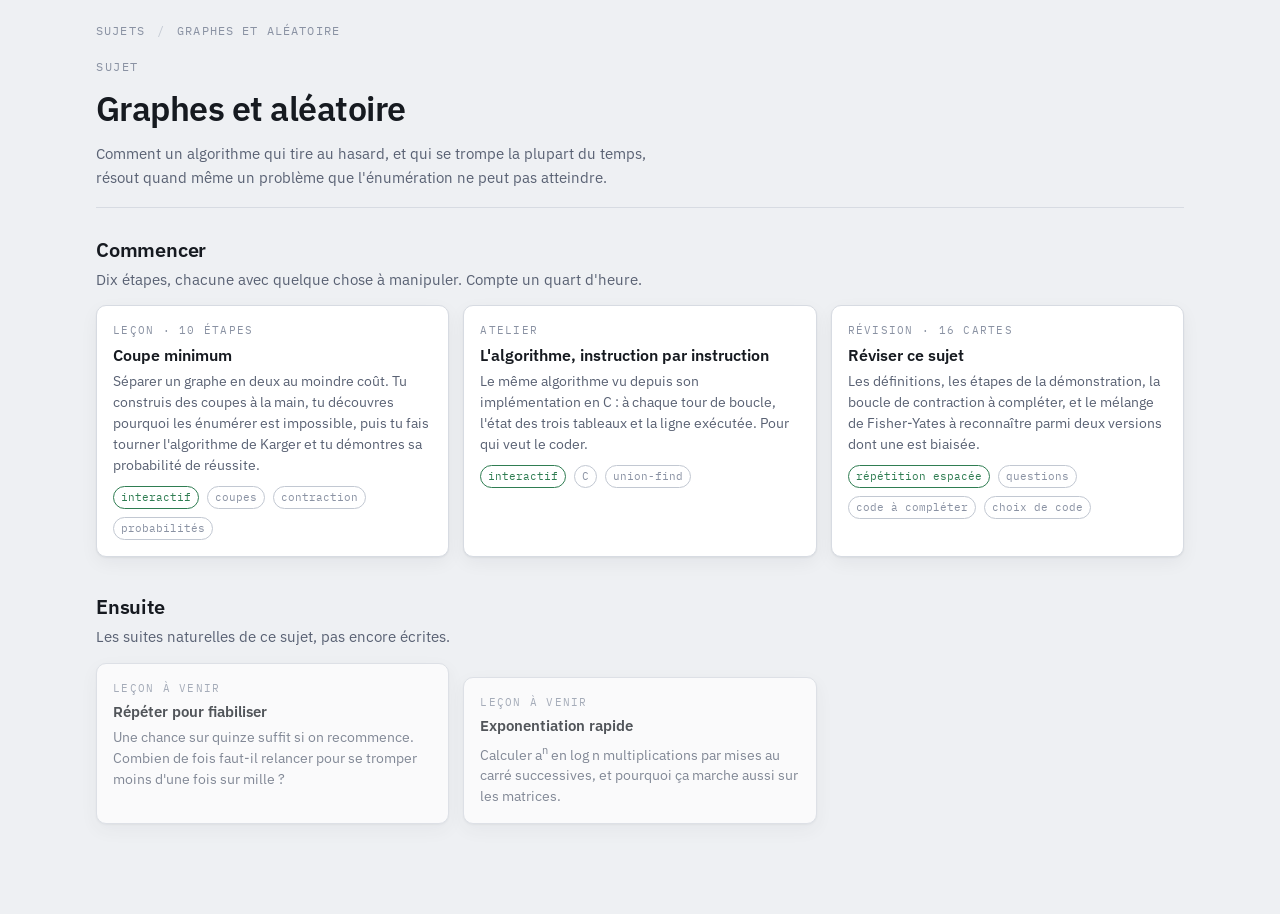
==== commit 79481327: "Ajoute la revision par cartes aux deux sujets Quatre formes de cartes, parce qu'on ne verifie pas de" ====
--- a/modules/advanced-algorithms/index.html
+++ b/modules/advanced-algorithms/index.html
@@ -51,6 +51,17 @@
           <span class="pill">union-find</span>
         </div>
       </a>
+      <a class="linkcard" href="revision.html">
+        <div class="k">révision · 16 cartes</div>
+        <div class="t">Réviser ce sujet</div>
+        <div class="d">Les définitions, les étapes de la démonstration, la boucle de contraction à compléter, et le mélange de Fisher-Yates à reconnaître parmi deux versions dont une est biaisée.</div>
+        <div class="meta">
+          <span class="pill live">répétition espacée</span>
+          <span class="pill">questions</span>
+          <span class="pill">code à compléter</span>
+          <span class="pill">choix de code</span>
+        </div>
+      </a>
     </div>
   </section>
 
--- a/assets/css/system.css
+++ b/assets/css/system.css
@@ -300,14 +300,33 @@
 /* =========================================================================
    Lecteur de lecon : une idee par ecran, un objectif a valider.
    ========================================================================= */
-.rail{ display:flex; gap:6px; align-items:center; margin:18px 0 14px; flex-wrap:wrap; }
+/* en-tete de lecon : on sait toujours dans quelle lecon on se trouve */
+.lesson-head{ margin-bottom:16px; }
+.lesson-head h1{ font-size:clamp(21px,3.2vw,27px); margin:0 0 4px; }
+.lesson-head .sub{ font-size:14px; max-width:62ch; }
+
+/* rail : les etapes groupees par chapitre, pour voir la forme de la lecon */
+.rail{
+  display:flex; gap:20px; align-items:flex-end; flex-wrap:wrap;
+  margin:0 0 16px; padding-bottom:14px; border-bottom:1px solid var(--line);
+}
+.rail .chap{ display:flex; flex-direction:column; gap:6px; }
+.rail .chap-name{
+  font-family:var(--mono); font-size:10.5px; letter-spacing:.1em; text-transform:uppercase;
+  color:var(--ink-3); white-space:nowrap;
+}
+.rail .chap.cur .chap-name{ color:var(--accent); }
+.rail .dots{ display:flex; gap:4px; }
 .rail .dot{
-  width:26px; height:6px; border-radius:999px; background:var(--line-2); border:0; padding:0;
+  width:24px; height:6px; border-radius:999px; background:var(--line-2); border:0; padding:0;
   cursor:default; flex:0 0 auto;
 }
-.rail .dot.seen{ background:var(--accent); opacity:.45; cursor:pointer; }
+.rail .dot.seen{ background:var(--accent); opacity:.4; cursor:pointer; }
 .rail .dot.cur{ background:var(--accent); opacity:1; }
-.rail .count{ font-family:var(--mono); font-size:11.5px; color:var(--ink-3); margin-left:auto; white-space:nowrap; }
+.rail .count{
+  font-family:var(--mono); font-size:11.5px; color:var(--ink-3);
+  margin-left:auto; white-space:nowrap; align-self:flex-end;
+}
 
 .stage{
   background:var(--panel); border:1px solid var(--line); border-radius:12px;
@@ -315,10 +334,17 @@
   display:grid; grid-template-columns:minmax(0,1.15fr) minmax(0,1fr);
 }
 @media (max-width:820px){ .stage{ grid-template-columns:1fr; } }
-.stage-fig{ padding:18px; display:flex; flex-direction:column; gap:12px; justify-content:center; }
+.stage-fig{ padding:18px; display:flex; flex-direction:column; gap:10px; justify-content:center; }
 .stage-txt{ padding:22px; border-left:1px solid var(--line); display:flex; flex-direction:column; gap:12px; }
 @media (max-width:820px){ .stage-txt{ border-left:0; border-top:1px solid var(--line); } }
 
+/* intitule des trois zones : ce qu'on manipule, ce que ca donne */
+.zone{
+  font-family:var(--mono); font-size:10px; letter-spacing:.12em; text-transform:uppercase;
+  color:var(--ink-3); display:flex; align-items:center; gap:10px;
+}
+.zone::after{ content:""; flex:1 1 auto; height:1px; background:var(--line); }
+.stage-txt .eyebrow{ margin:0; }
 .stage-txt h2{ font-size:22px; margin:0; letter-spacing:-.015em; text-wrap:balance; }
 .stage-txt .say{ margin:0; font-size:15.5px; color:var(--ink-2); max-width:46ch; }
 .stage-txt .say strong{ color:var(--ink); font-weight:600; }
@@ -333,7 +359,12 @@
 .goal.done .mark{ color:var(--ok); }
 
 .fb{ font-size:14px; min-height:2.6em; }
-.fb.ok{ color:var(--ok); } .fb.ko{ color:var(--no); }
+.fb:not(:empty){
+  border-left:3px solid var(--line-2); padding:8px 0 8px 12px; color:var(--ink-2);
+}
+.fb.ok:not(:empty){ border-left-color:var(--ok); color:var(--ink); }
+.fb.ko:not(:empty){ border-left-color:var(--no); color:var(--ink); }
+.fb.ok strong{ color:var(--ok); }
 
 .tools{ display:flex; gap:8px; flex-wrap:wrap; align-items:center; }
 .readout{ display:flex; gap:18px; flex-wrap:wrap; align-items:baseline; }
@@ -358,3 +389,107 @@
 
 .done-screen{ text-align:center; padding:34px 18px; }
 .done-screen .big{ font-size:40px; color:var(--ok); }
+
+/* =========================================================================
+   Simulateur d'entrelacement (threads.js)
+   ========================================================================= */
+.simgrid{ display:grid; grid-template-columns:repeat(auto-fit,minmax(170px,1fr)); gap:12px; }
+.th{ display:flex; flex-direction:column; gap:8px; min-width:0; }
+.th-head{ display:flex; align-items:baseline; gap:8px; justify-content:space-between; }
+.th-name{ font-family:var(--mono); font-size:12.5px; font-weight:600; }
+.th-state{
+  font-family:var(--mono); font-size:10.5px; letter-spacing:.08em; text-transform:uppercase;
+  color:var(--ink-3); border:1px solid var(--line); border-radius:999px; padding:1px 7px;
+}
+.th-state.blocked{ color:var(--no); border-color:var(--no); }
+.th-state.done{ color:var(--ok); border-color:var(--ok); }
+
+.th-code{ border:1px solid var(--line); border-radius:8px; overflow:hidden; background:var(--panel-2); }
+.th.is-blocked .th-code{ border-color:var(--no); }
+.ins{
+  font-family:var(--mono); font-size:12.5px; padding:5px 10px; white-space:nowrap;
+  overflow-x:auto; color:var(--ink-2); border-bottom:1px solid var(--line);
+}
+.ins:last-child{ border-bottom:0; }
+.ins.done{ color:var(--ink-3); text-decoration:line-through; }
+.ins.cur{
+  background:color-mix(in srgb, var(--mark) 16%, transparent);
+  box-shadow:inset 3px 0 0 var(--mark); color:var(--ink); font-weight:600;
+}
+.ins.cur.blocked{ background:color-mix(in srgb, var(--no) 14%, transparent); box-shadow:inset 3px 0 0 var(--no); }
+.ins.note{ font-style:italic; color:var(--ink-3); }
+
+.simstate{ display:flex; flex-wrap:wrap; gap:8px; margin-top:12px; }
+.slot{
+  display:inline-flex; align-items:baseline; gap:7px; font-family:var(--mono); font-size:12.5px;
+  border:1px solid var(--line-2); border-radius:7px; padding:4px 9px; background:var(--panel-2);
+}
+.slot .k{ color:var(--ink-3); font-size:11px; }
+.slot .val{ font-variant-numeric:tabular-nums; }
+.slot.mem{ border-color:var(--accent); }
+.slot.mem .val{ color:var(--accent); font-weight:600; font-size:14px; }
+.slot.lock.held{ border-color:var(--no); }
+.slot.lock.held .val{ color:var(--no); }
+
+.codeblock{
+  font-family:var(--mono); font-size:12.5px; background:var(--panel-2); border:1px solid var(--line);
+  border-radius:8px; padding:10px 12px; overflow-x:auto; white-space:pre; margin:0;
+}
+.codeblock .hot{ color:var(--no); font-weight:600; }
+.codeblock .cold{ color:var(--ok); }
+
+/* =========================================================================
+   Revision par cartes (cards.js)
+   ========================================================================= */
+.deck{ background:var(--panel); border:1px solid var(--line); border-radius:12px; box-shadow:var(--shadow); overflow:hidden; }
+.deck-head{
+  display:flex; gap:16px; align-items:flex-end; flex-wrap:wrap;
+  padding:14px 18px; border-bottom:1px solid var(--line); background:var(--panel-2);
+}
+.deck-head .counters{ background:transparent; border:0; gap:18px; display:flex; }
+.deck-head .counters > div{ background:transparent; padding:0; }
+.deck-head .progress{
+  margin-left:auto; font-family:var(--mono); font-size:12.5px; color:var(--ink-3);
+  font-variant-numeric:tabular-nums; white-space:nowrap;
+}
+.deck-body{ padding:22px 18px; min-height:230px; }
+.deck-foot{ display:flex; gap:10px; padding:14px 18px; border-top:1px solid var(--line); flex-wrap:wrap; }
+
+.card-tag{
+  font-family:var(--mono); font-size:10.5px; letter-spacing:.12em; text-transform:uppercase;
+  color:var(--ink-3); margin-bottom:8px; min-height:1em;
+}
+.card-q{ font-size:17.5px; line-height:1.45; max-width:62ch; text-wrap:balance; }
+.card-q code{ font-family:var(--mono); font-size:.88em; background:color-mix(in srgb, var(--accent) 12%, transparent); padding:1px 5px; border-radius:4px; }
+.card-a{
+  font-size:15.5px; color:var(--ink); border-left:3px solid var(--accent);
+  padding:10px 0 10px 14px; max-width:62ch;
+}
+.card-a code{ font-family:var(--mono); font-size:.9em; }
+.card-zone{ margin-top:16px; }
+.card-rate{ display:flex; gap:8px; flex-wrap:wrap; margin-top:14px; }
+
+.card-opts{ display:flex; flex-direction:column; gap:8px; max-width:62ch; }
+button.card-opt{ text-align:left; padding:10px 14px; font-size:14.5px; line-height:1.4; }
+button.card-opt.right{ border-color:var(--ok); color:var(--ok); background:color-mix(in srgb, var(--ok) 9%, transparent); }
+button.card-opt.wrong{ border-color:var(--no); color:var(--no); background:color-mix(in srgb, var(--no) 9%, transparent); }
+
+.card-codeopts{ display:grid; grid-template-columns:repeat(auto-fit,minmax(240px,1fr)); gap:10px; }
+.card-codeopt{ border:1px solid var(--line-2); border-radius:9px; padding:4px; cursor:pointer; background:var(--panel); }
+.card-codeopt:hover{ border-color:var(--accent); }
+.card-codeopt .codeblock{ border:0; background:transparent; margin:0; font-size:12px; }
+.card-codeopt.right{ border-color:var(--ok); background:color-mix(in srgb, var(--ok) 8%, transparent); }
+.card-codeopt.wrong{ border-color:var(--no); background:color-mix(in srgb, var(--no) 8%, transparent); }
+
+.codeblock.trous{ line-height:2; }
+select.trou{
+  font-family:var(--mono); font-size:12px; padding:1px 4px; border-radius:5px;
+  border:1px solid var(--accent); background:var(--panel); color:var(--ink); margin:0 2px;
+}
+select.trou.right{ border-color:var(--ok); color:var(--ok); }
+select.trou.wrong{ border-color:var(--no); color:var(--no); }
+
+.card-fb{ margin-top:16px; font-size:14px; min-height:2.4em; max-width:66ch; }
+.card-fb:not(:empty){ border-left:3px solid var(--line-2); padding:8px 0 8px 12px; color:var(--ink-2); }
+.card-fb.ok:not(:empty){ border-left-color:var(--ok); color:var(--ink); }
+.card-fb.ko:not(:empty){ border-left-color:var(--no); color:var(--ink); }
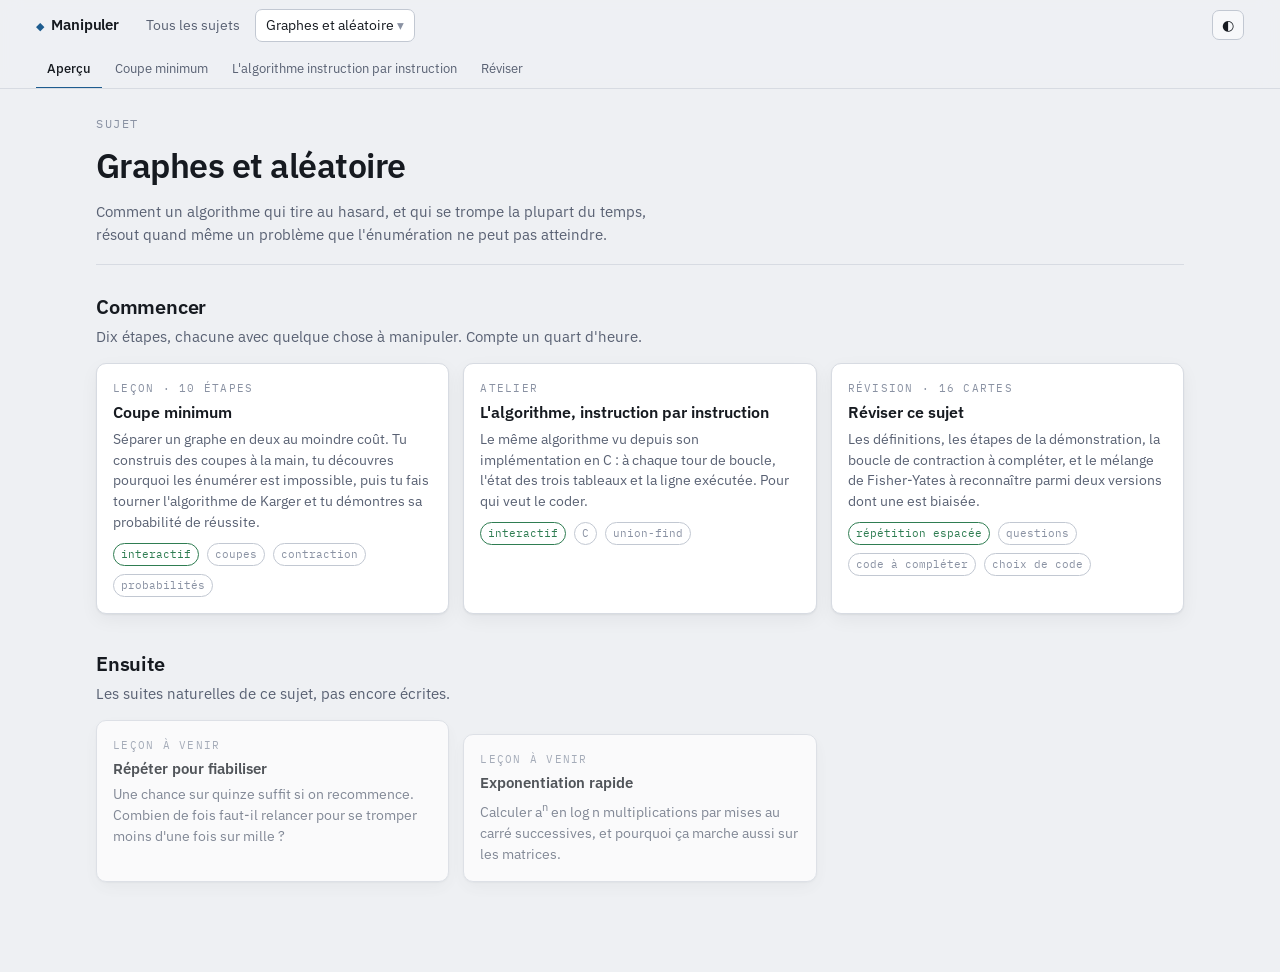
==== commit 334407c0: "Remplace le fil d'Ariane par une vraie navigation Une ligne de fil d'Ariane ne permet pas de navigue" ====
--- a/modules/advanced-algorithms/index.html
+++ b/modules/advanced-algorithms/index.html
@@ -13,7 +13,6 @@
 <body>
 <div class="wrap">
 
-  <div class="site-top" id="crumb"></div>
 
   <header class="page">
     <p class="eyebrow">sujet</p>
@@ -90,11 +89,7 @@
 </div>
 
 <script src="../../assets/js/lib/core.js"></script>
-<script>
-  CI.breadcrumb(CI.el("crumb"), [
-    { label: "Sujets", href: "../../index.html" },
-    { label: "Graphes et aléatoire" }
-  ]);
-</script>
+<script src="../../modules.js"></script>
+<script src="../../assets/js/lib/chrome.js"></script>
 </body>
 </html>
--- a/assets/css/system.css
+++ b/assets/css/system.css
@@ -493,3 +493,92 @@
 .card-fb:not(:empty){ border-left:3px solid var(--line-2); padding:8px 0 8px 12px; color:var(--ink-2); }
 .card-fb.ok:not(:empty){ border-left-color:var(--ok); color:var(--ink); }
 .card-fb.ko:not(:empty){ border-left-color:var(--no); color:var(--ink); }
+
+/* =========================================================================
+   Navigation du site (chrome.js) — barre haute + barre de sujet
+   ========================================================================= */
+.nav{
+  position:sticky; top:0; z-index:20;
+  background:color-mix(in srgb, var(--paper) 92%, transparent);
+  backdrop-filter:saturate(140%) blur(10px);
+  border-bottom:1px solid var(--line);
+  padding-top:env(safe-area-inset-top, 0px);
+}
+.nav-in{
+  max-width:1240px; margin:0 auto; padding:9px 16px;
+  display:flex; align-items:center; gap:18px;
+}
+
+.brand{
+  display:inline-flex; align-items:baseline; gap:7px; text-decoration:none; color:var(--ink);
+  font-weight:600; font-size:14.5px; letter-spacing:-.01em; white-space:nowrap;
+}
+.brand .mark{ color:var(--accent); font-size:11px; }
+.brand:hover{ color:var(--accent); }
+
+.nav-links{ display:flex; align-items:center; gap:6px; min-width:0; }
+.nav-links > a{
+  text-decoration:none; color:var(--ink-2); font-size:13.5px;
+  padding:5px 9px; border-radius:7px; white-space:nowrap;
+}
+.nav-links > a:hover{ color:var(--accent); background:var(--panel-2); }
+.nav-links > a.cur{ color:var(--ink); background:var(--panel-2); }
+
+/* selecteur de sujet : un <details>, sans script d'ouverture */
+.switch{ position:relative; }
+.switch summary{
+  list-style:none; cursor:pointer; font-size:13.5px; color:var(--ink);
+  padding:5px 10px; border:1px solid var(--line-2); border-radius:7px;
+  background:var(--panel); white-space:nowrap; max-width:46vw; overflow:hidden; text-overflow:ellipsis;
+}
+.switch summary::-webkit-details-marker{ display:none; }
+.switch summary::after{ content:" ▾"; color:var(--ink-3); }
+.switch summary:hover{ border-color:var(--accent); color:var(--accent); }
+.switch[open] summary{ border-color:var(--accent); }
+.switch .menu{
+  position:absolute; top:calc(100% + 6px); left:0; z-index:30;
+  min-width:260px; background:var(--panel); border:1px solid var(--line);
+  border-radius:10px; box-shadow:var(--shadow); overflow:hidden;
+}
+.switch .menu a{
+  display:flex; flex-direction:column; gap:1px; padding:9px 13px;
+  text-decoration:none; color:var(--ink); border-bottom:1px solid var(--line);
+}
+.switch .menu a:last-child{ border-bottom:0; }
+.switch .menu a:hover{ background:var(--panel-2); }
+.switch .menu a.cur{ background:color-mix(in srgb, var(--accent) 10%, transparent); }
+.switch .menu a.muted{ opacity:.6; }
+.switch .menu .t{ font-size:14px; font-weight:500; }
+.switch .menu .k{
+  font-family:var(--mono); font-size:10.5px; letter-spacing:.1em;
+  text-transform:uppercase; color:var(--ink-3);
+}
+
+.theme{
+  margin-left:auto; flex:0 0 auto; width:32px; height:30px; padding:0;
+  font-size:14px; line-height:1; border-radius:7px;
+}
+
+/* barre du sujet courant */
+.subnav-in{ max-width:1240px; margin:0 auto; padding:0 16px; }
+.subnav{ display:flex; gap:2px; overflow-x:auto; }
+.subnav a{
+  display:inline-flex; align-items:center; gap:7px; white-space:nowrap;
+  text-decoration:none; color:var(--ink-2); font-size:13px;
+  padding:8px 11px; border-bottom:2px solid transparent; margin-bottom:-1px;
+}
+.subnav a:hover{ color:var(--accent); }
+.subnav a.cur{ color:var(--ink); border-bottom-color:var(--accent); font-weight:500; }
+.badge{
+  font-family:var(--mono); font-size:10.5px; font-variant-numeric:tabular-nums;
+  background:var(--accent); color:var(--panel); border-radius:999px; padding:1px 6px;
+}
+.subnav a.cur .badge{ background:var(--accent); }
+
+/* la barre remplace le fil d'Ariane : la page reprend sous elle */
+.wrap{ padding-block:26px 56px; }
+@media (max-width:620px){
+  .nav-in{ gap:10px; padding:8px 12px; }
+  .brand span:last-child{ display:none; }
+  .nav-links > a{ padding:5px 7px; font-size:13px; }
+}
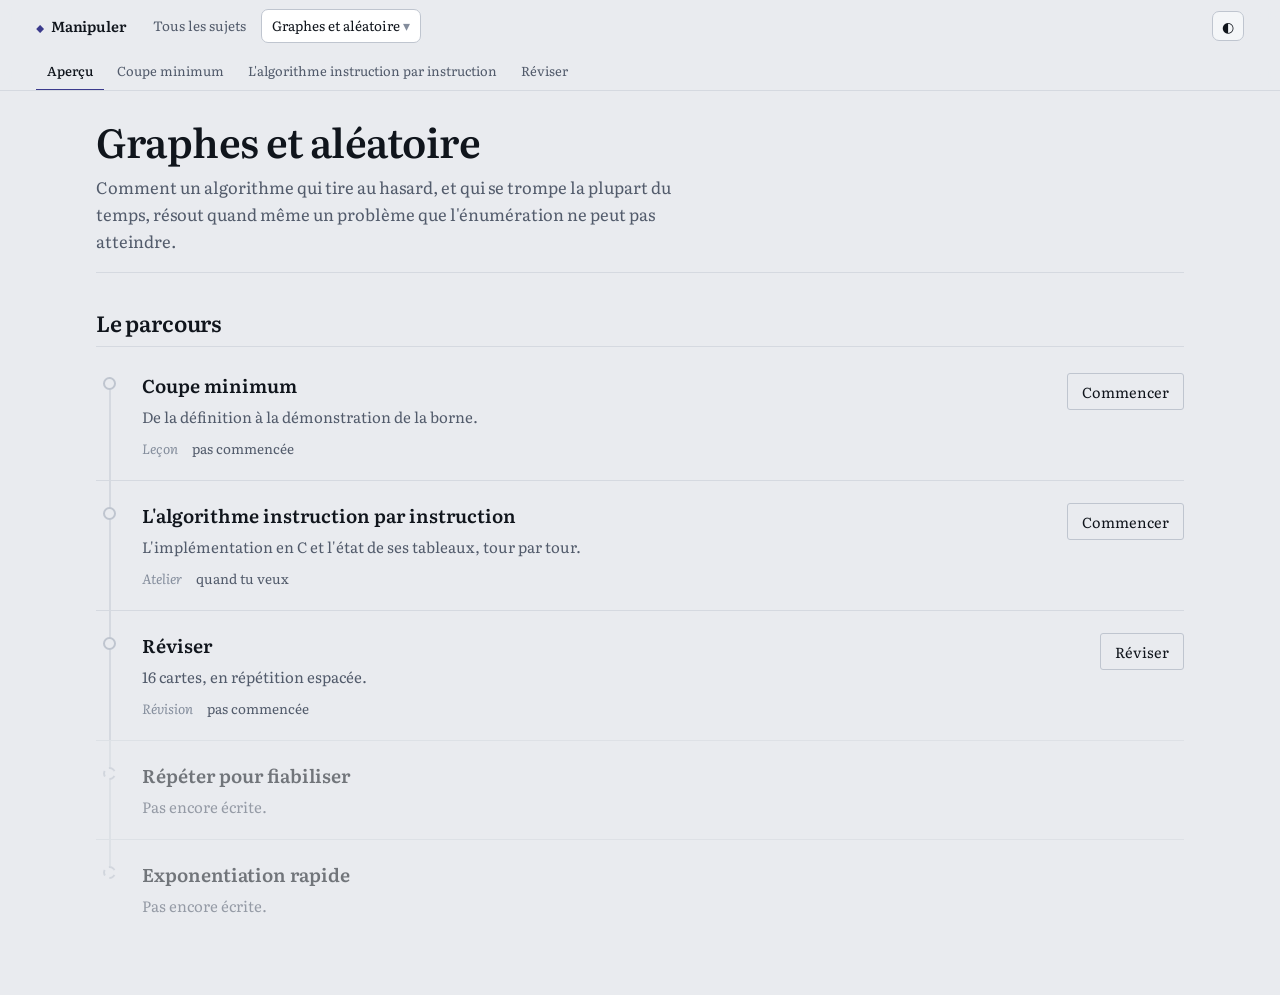
==== commit 9a0daa90: "Fait de l'accueil un etat des lieux, et du sujet un parcours L'interface etait un catalogue : elle n" ====
--- a/modules/advanced-algorithms/index.html
+++ b/modules/advanced-algorithms/index.html
@@ -7,89 +7,28 @@
 <meta name="description" content="Resoudre un probleme de graphe en tirant au hasard : la coupe minimum et l'algorithme de Karger.">
 <link rel="preconnect" href="https://fonts.googleapis.com">
 <link rel="preconnect" href="https://fonts.gstatic.com" crossorigin>
-<link rel="stylesheet" href="https://fonts.googleapis.com/css2?family=IBM+Plex+Mono:wght@400;500;600&family=IBM+Plex+Sans:wght@400;500;600&display=swap">
+<link rel="stylesheet" href="https://fonts.googleapis.com/css2?family=IBM+Plex+Mono:wght@400;500;600&family=Literata:opsz,wght@7..72,400;7..72,500;7..72,600&display=swap">
 <link rel="stylesheet" href="../../assets/css/system.css">
 </head>
 <body>
 <div class="wrap">
 
-
   <header class="page">
-    <p class="eyebrow">sujet</p>
     <h1>Graphes et aléatoire</h1>
-    <p class="sub">Comment un algorithme qui tire au hasard, et qui se trompe la plupart du temps,
-    résout quand même un problème que l'énumération ne peut pas atteindre.</p>
+    <p class="sub">Comment un algorithme qui tire au hasard, et qui se trompe la plupart du temps, résout quand même un problème que l'énumération ne peut pas atteindre.</p>
   </header>
 
-  <section style="margin-top:26px">
-    <h2>Commencer</h2>
-    <p class="lede">Dix étapes, chacune avec quelque chose à manipuler. Compte un quart d'heure.</p>
-    <div class="cards">
-      <a class="linkcard" href="lecon-mincut.html">
-        <div class="k">leçon · 10 étapes</div>
-        <div class="t">Coupe minimum</div>
-        <div class="d">Séparer un graphe en deux au moindre coût. Tu construis des coupes à la main,
-        tu découvres pourquoi les énumérer est impossible, puis tu fais tourner l'algorithme de
-        Karger et tu démontres sa probabilité de réussite.</div>
-        <div class="meta">
-          <span class="pill live">interactif</span>
-          <span class="pill">coupes</span>
-          <span class="pill">contraction</span>
-          <span class="pill">probabilités</span>
-        </div>
-      </a>
+  <div class="section-titre">
+    <h2>Le parcours</h2>
+  </div>
+  <div class="parcours" id="parcours"></div>
 
-      <a class="linkcard" href="karger.html">
-        <div class="k">atelier</div>
-        <div class="t">L'algorithme, instruction par instruction</div>
-        <div class="d">Le même algorithme vu depuis son implémentation en C : à chaque tour de
-        boucle, l'état des trois tableaux et la ligne exécutée. Pour qui veut le coder.</div>
-        <div class="meta">
-          <span class="pill live">interactif</span>
-          <span class="pill">C</span>
-          <span class="pill">union-find</span>
-        </div>
-      </a>
-      <a class="linkcard" href="revision.html">
-        <div class="k">révision · 16 cartes</div>
-        <div class="t">Réviser ce sujet</div>
-        <div class="d">Les définitions, les étapes de la démonstration, la boucle de contraction à compléter, et le mélange de Fisher-Yates à reconnaître parmi deux versions dont une est biaisée.</div>
-        <div class="meta">
-          <span class="pill live">répétition espacée</span>
-          <span class="pill">questions</span>
-          <span class="pill">code à compléter</span>
-          <span class="pill">choix de code</span>
-        </div>
-      </a>
-    </div>
-  </section>
-
-  <section>
-    <h2>Ensuite</h2>
-    <p class="lede">Les suites naturelles de ce sujet, pas encore écrites.</p>
-    <div class="cards">
-      <div class="card muted">
-        <div class="card-b">
-          <div class="k" style="font-family:var(--mono);font-size:10.5px;letter-spacing:.12em;text-transform:uppercase;color:var(--ink-3)">leçon à venir</div>
-          <div style="font-weight:600;margin:4px 0">Répéter pour fiabiliser</div>
-          <div style="color:var(--ink-2);font-size:13.5px">Une chance sur quinze suffit si on
-          recommence. Combien de fois faut-il relancer pour se tromper moins d'une fois sur mille ?</div>
-        </div>
-      </div>
-      <div class="card muted">
-        <div class="card-b">
-          <div class="k" style="font-family:var(--mono);font-size:10.5px;letter-spacing:.12em;text-transform:uppercase;color:var(--ink-3)">leçon à venir</div>
-          <div style="font-weight:600;margin:4px 0">Exponentiation rapide</div>
-          <div style="color:var(--ink-2);font-size:13.5px">Calculer a<sup>n</sup> en log n
-          multiplications par mises au carré successives, et pourquoi ça marche aussi sur les matrices.</div>
-        </div>
-      </div>
-    </div>
-  </section>
 </div>
 
 <script src="../../assets/js/lib/core.js"></script>
 <script src="../../modules.js"></script>
+<script src="../../assets/js/lib/progres.js"></script>
 <script src="../../assets/js/lib/chrome.js"></script>
+<script src="../../assets/js/lib/sujet.js"></script>
 </body>
 </html>
--- a/assets/css/system.css
+++ b/assets/css/system.css
@@ -5,14 +5,14 @@
 
 /* ---------- jetons ---------- */
 :root{
-  --paper:#eef0f3; --panel:#ffffff; --panel-2:#f7f8fa;
-  --ink:#161a20; --ink-2:#596173; --ink-3:#8a92a3;
-  --line:#d7dbe2; --line-2:#c2c8d2;
-  --accent:#1d5c8f; --ok:#2f7d52; --no:#a8372a; --mark:#b5761a;
+  --paper:#e9ebef; --panel:#ffffff; --panel-2:#f4f6f8;
+  --ink:#10151c; --ink-2:#525b6b; --ink-3:#848d9c;
+  --line:#d5d9e0; --line-2:#bfc5cf;
+  --accent:#3b3a8c; --ok:#2f7d52; --no:#a8372a; --mark:#b5761a;
   --uA:#2d6a9f; --uB:#a2552f;
   --g0:#2d6a9f; --g1:#a2552f; --g2:#3f7d55; --g3:#7a4e8f; --g4:#8a6a16; --g5:#2f7a80;
   --shadow:0 1px 2px rgba(20,26,36,.06), 0 6px 18px rgba(20,26,36,.05);
-  --sans:"IBM Plex Sans", system-ui, -apple-system, sans-serif;
+  --sans:"Literata", Charter, Georgia, serif;
   --mono:"IBM Plex Mono", ui-monospace, Menlo, monospace;
 }
 @media (prefers-color-scheme: dark){
@@ -30,7 +30,7 @@
   --paper:#101318; --panel:#191d24; --panel-2:#14181e;
   --ink:#e4e7ec; --ink-2:#a0a8b8; --ink-3:#6e7686;
   --line:#2a303a; --line-2:#3a424f;
-  --accent:#6aa7d8; --ok:#67b98a; --no:#e0796a; --mark:#ddaa4e;
+  --accent:#9b9ae0; --ok:#67b98a; --no:#e0796a; --mark:#ddaa4e;
   --uA:#6aa7d8; --uB:#dd9068;
   --g0:#6aa7d8; --g1:#dd9068; --g2:#74bb90; --g3:#b490cd; --g4:#cfae55; --g5:#64b8bd;
   --shadow:0 1px 2px rgba(0,0,0,.4), 0 8px 24px rgba(0,0,0,.3);
@@ -41,7 +41,7 @@
 html,body{ margin:0; }
 body{
   background:var(--paper); color:var(--ink);
-  font-family:var(--sans); font-size:15px; line-height:1.55;
+  font-family:var(--sans); font-size:16px; line-height:1.62;
   -webkit-text-size-adjust:100%;
 }
 img{ max-width:100%; }
@@ -54,45 +54,18 @@
 .wrap.wide{ max-width:1240px; }
 
 /* ---------- en-tete ---------- */
-.site-top{
-  display:flex; gap:12px; align-items:baseline; flex-wrap:wrap;
-  font-family:var(--mono); font-size:11.5px; letter-spacing:.1em; text-transform:uppercase;
-  color:var(--ink-3); margin-bottom:18px;
-}
-.site-top a{ color:var(--ink-3); text-decoration:none; }
-.site-top a:hover{ color:var(--accent); }
-.site-top .sep{ color:var(--line-2); }
-
 header.page{ border-bottom:1px solid var(--line); padding-bottom:18px; }
-.eyebrow{
-  font-family:var(--mono); font-size:11.5px; letter-spacing:.14em;
-  text-transform:uppercase; color:var(--ink-3); margin:0 0 6px;
-}
-h1{ font-size:clamp(24px,4vw,34px); margin:0 0 8px; font-weight:600; letter-spacing:-.015em; text-wrap:balance; }
-.sub{ margin:0; color:var(--ink-2); max-width:66ch; }
-
-/* ---------- navigation de section ---------- */
-nav.sections{
-  position:sticky; top:env(safe-area-inset-top,0px); z-index:5;
-  background:color-mix(in srgb, var(--paper) 88%, transparent);
-  backdrop-filter:blur(8px); border-bottom:1px solid var(--line); margin-bottom:24px;
-}
-nav.sections ul{ list-style:none; margin:0; padding:9px 0; display:flex; gap:6px; overflow-x:auto; }
-nav.sections a{
-  display:block; white-space:nowrap; text-decoration:none; color:var(--ink-2);
-  font-family:var(--mono); font-size:12px; letter-spacing:.06em; text-transform:uppercase;
-  padding:5px 10px; border-radius:6px; border:1px solid transparent;
-}
-nav.sections a:hover{ color:var(--accent); border-color:var(--line-2); }
+/* Une mention de contexte, pas une etiquette : meme famille que le texte,
+   pas de capitales, pas d'interlettrage force. */
+.eyebrow{ font-size:14px; color:var(--ink-3); margin:0 0 6px; font-style:italic; }
+h1{ font-size:clamp(27px,4.2vw,40px); margin:0 0 10px; font-weight:600; letter-spacing:-.012em; line-height:1.18; text-wrap:balance; }
+.sub{ margin:0; color:var(--ink-2); max-width:62ch; font-size:16.5px; }
 
 section{ margin-bottom:34px; scroll-margin-top:66px; }
-h2{ font-size:20px; font-weight:600; margin:0 0 4px; letter-spacing:-.01em; }
+h2{ font-size:22px; font-weight:600; margin:0 0 5px; letter-spacing:-.008em; line-height:1.25; }
 h3{ font-size:16px; font-weight:600; margin:0 0 6px; }
-.lede{ color:var(--ink-2); margin:0 0 14px; max-width:68ch; font-size:14.5px; }
-.tag{
-  font-family:var(--mono); font-size:10.5px; letter-spacing:.12em; text-transform:uppercase;
-  color:var(--ink-3); display:block; margin-bottom:3px;
-}
+.lede{ color:var(--ink-2); margin:0 0 16px; max-width:62ch; font-size:15.5px; }
+.tag{ font-size:14px; color:var(--ink-3); display:block; margin-bottom:3px; font-style:italic; }
 
 /* ---------- cartes ---------- */
 .card{ background:var(--panel); border:1px solid var(--line); border-radius:10px; box-shadow:var(--shadow); overflow:hidden; }
@@ -100,8 +73,8 @@
 .card-b{ padding:16px; }
 .card-h{
   display:flex; align-items:baseline; gap:10px; flex-wrap:wrap;
-  padding:10px 14px; border-bottom:1px solid var(--line);
-  font-family:var(--mono); font-size:11.5px; letter-spacing:.12em; text-transform:uppercase; color:var(--ink-3);
+  padding:11px 15px; border-bottom:1px solid var(--line);
+  font-size:14.5px; font-weight:500; color:var(--ink-2);
 }
 .card-h .note{ letter-spacing:0; text-transform:none; font-size:12px; }
 
@@ -141,7 +114,7 @@
   padding:10px 12px; box-shadow:var(--shadow); margin-bottom:16px;
 }
 .seg{ display:flex; gap:6px; align-items:center; }
-.seg-label{ font-family:var(--mono); font-size:11px; letter-spacing:.1em; text-transform:uppercase; color:var(--ink-3); }
+.seg-label{ font-family:var(--mono); font-size:12px; color:var(--ink-3); }
 .stepno{ font-family:var(--mono); font-size:12.5px; color:var(--ink-2); font-variant-numeric:tabular-nums; white-space:nowrap; }
 
 /* ---------- figures ---------- */
@@ -179,7 +152,7 @@
 .setline b.a{ color:var(--uA); } .setline b.b{ color:var(--uB); }
 
 .explain{ padding:14px; border-top:1px solid var(--line); background:var(--panel-2); }
-.phase{ font-family:var(--mono); font-size:11px; letter-spacing:.12em; text-transform:uppercase; color:var(--ink-3); margin-bottom:5px; }
+.phase{ font-size:13.5px; font-style:italic; color:var(--ink-3); margin-bottom:6px; }
 .explain p{ margin:0; font-size:14.5px; }
 .k-ok{ color:var(--ok); font-weight:600; }
 .k-no{ color:var(--no); font-weight:600; }
@@ -223,7 +196,7 @@
 
 table.data{ border-collapse:collapse; width:100%; font-family:var(--mono); font-size:13px; font-variant-numeric:tabular-nums; }
 table.data th, table.data td{ text-align:right; padding:5px 8px; border-bottom:1px solid var(--line); }
-table.data th{ color:var(--ink-3); font-weight:500; font-size:11px; letter-spacing:.08em; text-transform:uppercase; }
+table.data th{ color:var(--ink-3); font-weight:500; font-size:11.5px; }
 table.data tr.hl td{ background:color-mix(in srgb, var(--mark) 15%, transparent); }
 .tw{ overflow-x:auto; }
 
@@ -277,7 +250,7 @@
   border:1px solid var(--line); border-radius:10px; padding:16px; box-shadow:var(--shadow);
 }
 a.linkcard:hover{ border-color:var(--accent); }
-a.linkcard .k{ font-family:var(--mono); font-size:10.5px; letter-spacing:.12em; text-transform:uppercase; color:var(--ink-3); }
+a.linkcard .k{ font-size:13.5px; font-style:italic; color:var(--ink-3); }
 a.linkcard .t{ font-weight:600; margin:4px 0 4px; font-size:16px; }
 a.linkcard .d{ color:var(--ink-2); font-size:13.5px; }
 a.linkcard .meta{ margin-top:10px; display:flex; gap:8px; flex-wrap:wrap; }
@@ -311,10 +284,7 @@
   margin:0 0 16px; padding-bottom:14px; border-bottom:1px solid var(--line);
 }
 .rail .chap{ display:flex; flex-direction:column; gap:6px; }
-.rail .chap-name{
-  font-family:var(--mono); font-size:10.5px; letter-spacing:.1em; text-transform:uppercase;
-  color:var(--ink-3); white-space:nowrap;
-}
+.rail .chap-name{ font-size:13px; color:var(--ink-3); white-space:nowrap; }
 .rail .chap.cur .chap-name{ color:var(--accent); }
 .rail .dots{ display:flex; gap:4px; }
 .rail .dot{
@@ -339,12 +309,9 @@
 @media (max-width:820px){ .stage-txt{ border-left:0; border-top:1px solid var(--line); } }
 
 /* intitule des trois zones : ce qu'on manipule, ce que ca donne */
-.zone{
-  font-family:var(--mono); font-size:10px; letter-spacing:.12em; text-transform:uppercase;
-  color:var(--ink-3); display:flex; align-items:center; gap:10px;
-}
+.zone{ font-size:13.5px; font-style:italic; color:var(--ink-3); display:flex; align-items:center; gap:10px; }
 .zone::after{ content:""; flex:1 1 auto; height:1px; background:var(--line); }
-.stage-txt .eyebrow{ margin:0; }
+.stage-txt .eyebrow{ margin:0; font-size:13.5px; }
 .stage-txt h2{ font-size:22px; margin:0; letter-spacing:-.015em; text-wrap:balance; }
 .stage-txt .say{ margin:0; font-size:15.5px; color:var(--ink-2); max-width:46ch; }
 .stage-txt .say strong{ color:var(--ink); font-weight:600; }
@@ -354,7 +321,7 @@
   border:1px dashed var(--line-2); border-radius:9px; padding:11px 13px;
   font-size:14px; display:flex; gap:10px; align-items:flex-start;
 }
-.goal .mark{ font-family:var(--mono); font-size:11px; letter-spacing:.1em; text-transform:uppercase; color:var(--ink-3); flex:0 0 auto; padding-top:2px; }
+.goal .mark{ font-size:13.5px; font-style:italic; color:var(--ink-3); flex:0 0 auto; padding-top:1px; }
 .goal.done{ border-style:solid; border-color:var(--ok); background:color-mix(in srgb, var(--ok) 8%, transparent); }
 .goal.done .mark{ color:var(--ok); }
 
@@ -398,8 +365,8 @@
 .th-head{ display:flex; align-items:baseline; gap:8px; justify-content:space-between; }
 .th-name{ font-family:var(--mono); font-size:12.5px; font-weight:600; }
 .th-state{
-  font-family:var(--mono); font-size:10.5px; letter-spacing:.08em; text-transform:uppercase;
-  color:var(--ink-3); border:1px solid var(--line); border-radius:999px; padding:1px 7px;
+  font-family:var(--mono); font-size:11px; color:var(--ink-3);
+  border:1px solid var(--line); border-radius:999px; padding:1px 8px;
 }
 .th-state.blocked{ color:var(--no); border-color:var(--no); }
 .th-state.done{ color:var(--ok); border-color:var(--ok); }
@@ -455,10 +422,7 @@
 .deck-body{ padding:22px 18px; min-height:230px; }
 .deck-foot{ display:flex; gap:10px; padding:14px 18px; border-top:1px solid var(--line); flex-wrap:wrap; }
 
-.card-tag{
-  font-family:var(--mono); font-size:10.5px; letter-spacing:.12em; text-transform:uppercase;
-  color:var(--ink-3); margin-bottom:8px; min-height:1em;
-}
+.card-tag{ font-size:13.5px; font-style:italic; color:var(--ink-3); margin-bottom:10px; min-height:1em; }
 .card-q{ font-size:17.5px; line-height:1.45; max-width:62ch; text-wrap:balance; }
 .card-q code{ font-family:var(--mono); font-size:.88em; background:color-mix(in srgb, var(--accent) 12%, transparent); padding:1px 5px; border-radius:4px; }
 .card-a{
@@ -549,10 +513,7 @@
 .switch .menu a.cur{ background:color-mix(in srgb, var(--accent) 10%, transparent); }
 .switch .menu a.muted{ opacity:.6; }
 .switch .menu .t{ font-size:14px; font-weight:500; }
-.switch .menu .k{
-  font-family:var(--mono); font-size:10.5px; letter-spacing:.1em;
-  text-transform:uppercase; color:var(--ink-3);
-}
+.switch .menu .k{ font-size:13px; font-style:italic; color:var(--ink-3); }
 
 .theme{
   margin-left:auto; flex:0 0 auto; width:32px; height:30px; padding:0;
@@ -582,3 +543,109 @@
   .brand span:last-child{ display:none; }
   .nav-links > a{ padding:5px 7px; font-size:13px; }
 }
+
+/* =========================================================================
+   L'accueil et le parcours d'un sujet.
+
+   Principe : la couleur vive (--mark) ne sert qu'a ce qui est en cours.
+   Tout ce qui est fait, a faire ou simplement disponible reste en encre.
+   ========================================================================= */
+
+/* --- la jauge : un segment par etape, c'est la forme reelle de la lecon --- */
+.jauge{ display:inline-flex; gap:3px; vertical-align:middle; }
+.jauge .seg{
+  width:14px; height:7px; border-radius:2px; background:var(--line-2); display:block;
+}
+.jauge .seg.plein{ background:var(--mark); }
+.jauge-ligne{ display:flex; align-items:center; gap:12px; flex-wrap:wrap; margin:14px 0 18px; }
+.jauge-txt{ font-size:14.5px; color:var(--ink-2); }
+
+/* --- reprendre : le premier objet de la page, et le plus gros --- */
+.reprise{
+  border-top:2px solid var(--ink); border-bottom:1px solid var(--line);
+  padding:26px 0 28px; margin-bottom:0;
+}
+.amorce{ margin:0 0 6px; font-size:14.5px; font-style:italic; color:var(--ink-3); }
+.reprendre-titre{ font-size:clamp(24px,3.6vw,32px); margin:0 0 4px; font-weight:600; line-height:1.2; }
+.reprendre-sous{ margin:0; color:var(--ink-2); font-size:16px; }
+
+a.bouton, button.bouton{
+  display:inline-block; text-decoration:none; font:inherit; font-size:16px; font-weight:500;
+  background:var(--ink); color:var(--paper); border:1px solid var(--ink);
+  border-radius:3px; padding:9px 20px; cursor:pointer;
+}
+a.bouton:hover, button.bouton:hover{ background:var(--accent); border-color:var(--accent); color:#fff; }
+a.bouton.mince{
+  background:transparent; color:var(--ink); border-color:var(--line-2);
+  font-size:14.5px; padding:6px 14px; font-weight:400;
+}
+a.bouton.mince:hover{ border-color:var(--accent); color:var(--accent); background:transparent; }
+
+/* --- a revoir : une ligne, pas une carte --- */
+.revoir{
+  display:flex; align-items:baseline; gap:18px; flex-wrap:wrap;
+  padding:16px 0; border-bottom:1px solid var(--line);
+}
+.revoir-ligne{ display:flex; align-items:baseline; gap:10px; }
+.revoir-nombre{ font-family:var(--mono); font-size:28px; color:var(--mark); font-variant-numeric:tabular-nums; }
+.revoir-txt{ font-size:16px; color:var(--ink-2); }
+.revoir-liens{ display:flex; gap:8px; flex-wrap:wrap; margin-left:auto; }
+
+/* --- la table des matieres : des filets, pas des cartes --- */
+.sujets{ display:flex; flex-direction:column; }
+a.sujet{
+  display:flex; gap:24px; align-items:flex-start; justify-content:space-between;
+  padding:22px 0; border-bottom:1px solid var(--line);
+  text-decoration:none; color:inherit;
+}
+a.sujet:hover h3{ color:var(--accent); }
+a.sujet.muet{ opacity:.6; }
+.sujet-texte{ min-width:0; }
+.sujet-texte h3{ font-size:20px; margin:0 0 5px; font-weight:600; }
+.sujet-texte p{ margin:0; color:var(--ink-2); font-size:15.5px; max-width:56ch; }
+.sujet-contenu{ margin-top:7px !important; color:var(--ink-3) !important; font-size:14px !important; font-style:italic; }
+.sujet-etat{ display:flex; align-items:center; gap:10px; flex:0 0 auto; padding-top:4px; }
+.mention{ font-size:14px; color:var(--ink-3); white-space:nowrap; }
+.mention.fini{ color:var(--ok); }
+
+/* --- le parcours : une sequence, donc un chemin --- */
+.parcours{ display:flex; flex-direction:column; }
+.etape{
+  display:grid; grid-template-columns:28px minmax(0,1fr) auto; gap:18px;
+  align-items:start; padding:20px 0; position:relative;
+}
+.etape + .etape{ border-top:1px solid var(--line); }
+.etape .noeud{
+  width:13px; height:13px; border-radius:50%; margin:6px 0 0 7px;
+  border:2px solid var(--line-2); background:var(--paper); position:relative; z-index:1;
+}
+.etape .noeud.encours{ border-color:var(--mark); background:var(--mark); }
+.etape .noeud.fini{ border-color:var(--ok); background:var(--ok); }
+.etape .noeud.avenir{ border-style:dashed; }
+/* le trait qui relie les etapes passe derriere les pastilles */
+.etape::before{
+  content:""; position:absolute; left:13px; top:0; bottom:0; width:2px; background:var(--line);
+}
+.etape:first-child::before{ top:26px; }
+.etape:last-child::before{ bottom:calc(100% - 26px); }
+.etape.avenir{ opacity:.55; }
+.etape-corps h3{ font-size:18.5px; margin:0 0 4px; font-weight:600; }
+.etape-corps p{ margin:0; color:var(--ink-2); font-size:15px; max-width:54ch; }
+.etape-meta{ display:flex; gap:14px; flex-wrap:wrap; margin-top:9px; align-items:baseline; }
+.etape-meta .role{ font-size:13.5px; color:var(--ink-3); font-style:italic; }
+.etape-meta .etat{ font-size:13.5px; color:var(--ink-2); }
+.etape-meta .etat.encours{ color:var(--mark); }
+.etape-meta .etat.fini{ color:var(--ok); }
+.etape-action{ padding-top:2px; }
+@media (max-width:620px){
+  .etape{ grid-template-columns:28px minmax(0,1fr); }
+  .etape-action{ grid-column:2; padding-top:12px; }
+}
+
+/* --- un titre de section porte son role sans etiquette au-dessus --- */
+.section-titre{
+  display:flex; align-items:baseline; gap:14px; margin:36px 0 4px;
+  padding-bottom:9px; border-bottom:1px solid var(--line);
+}
+.section-titre h2{ margin:0; }
+.section-titre .compte{ font-size:14px; color:var(--ink-3); margin-left:auto; }
